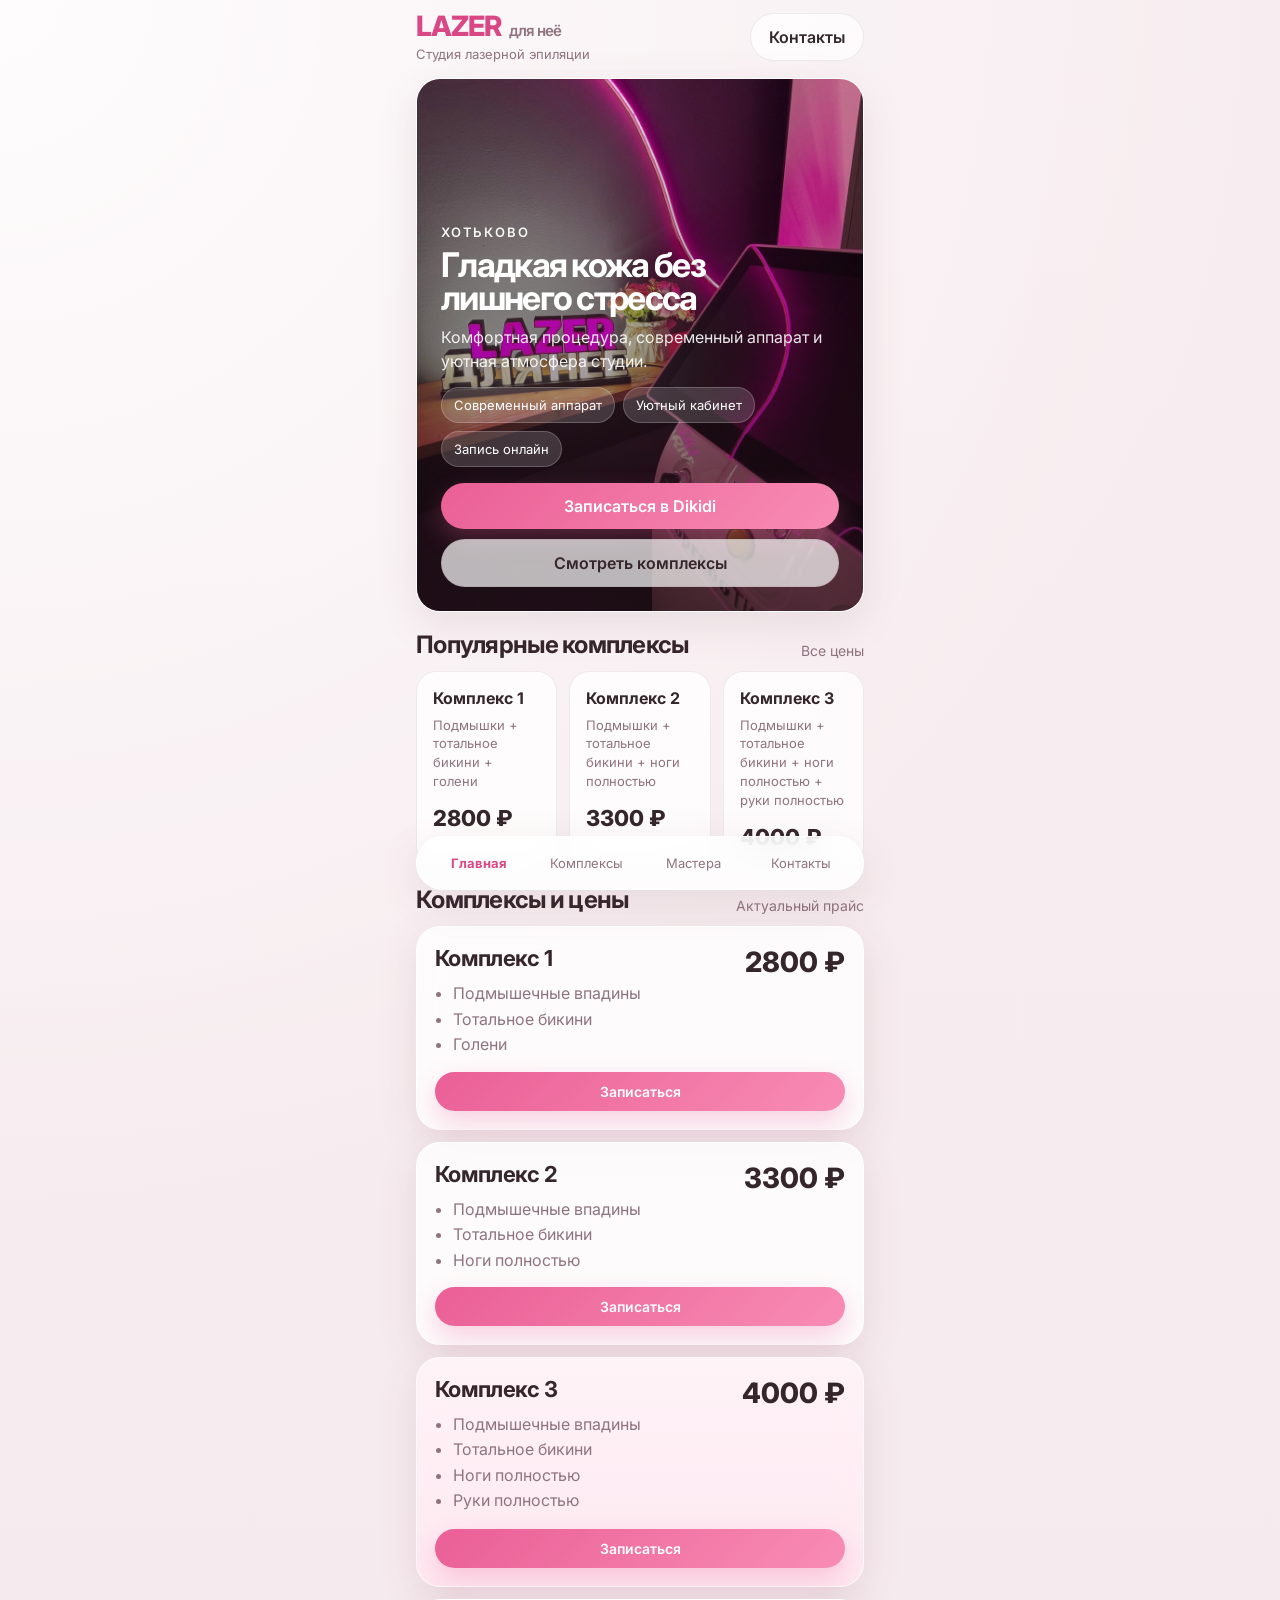
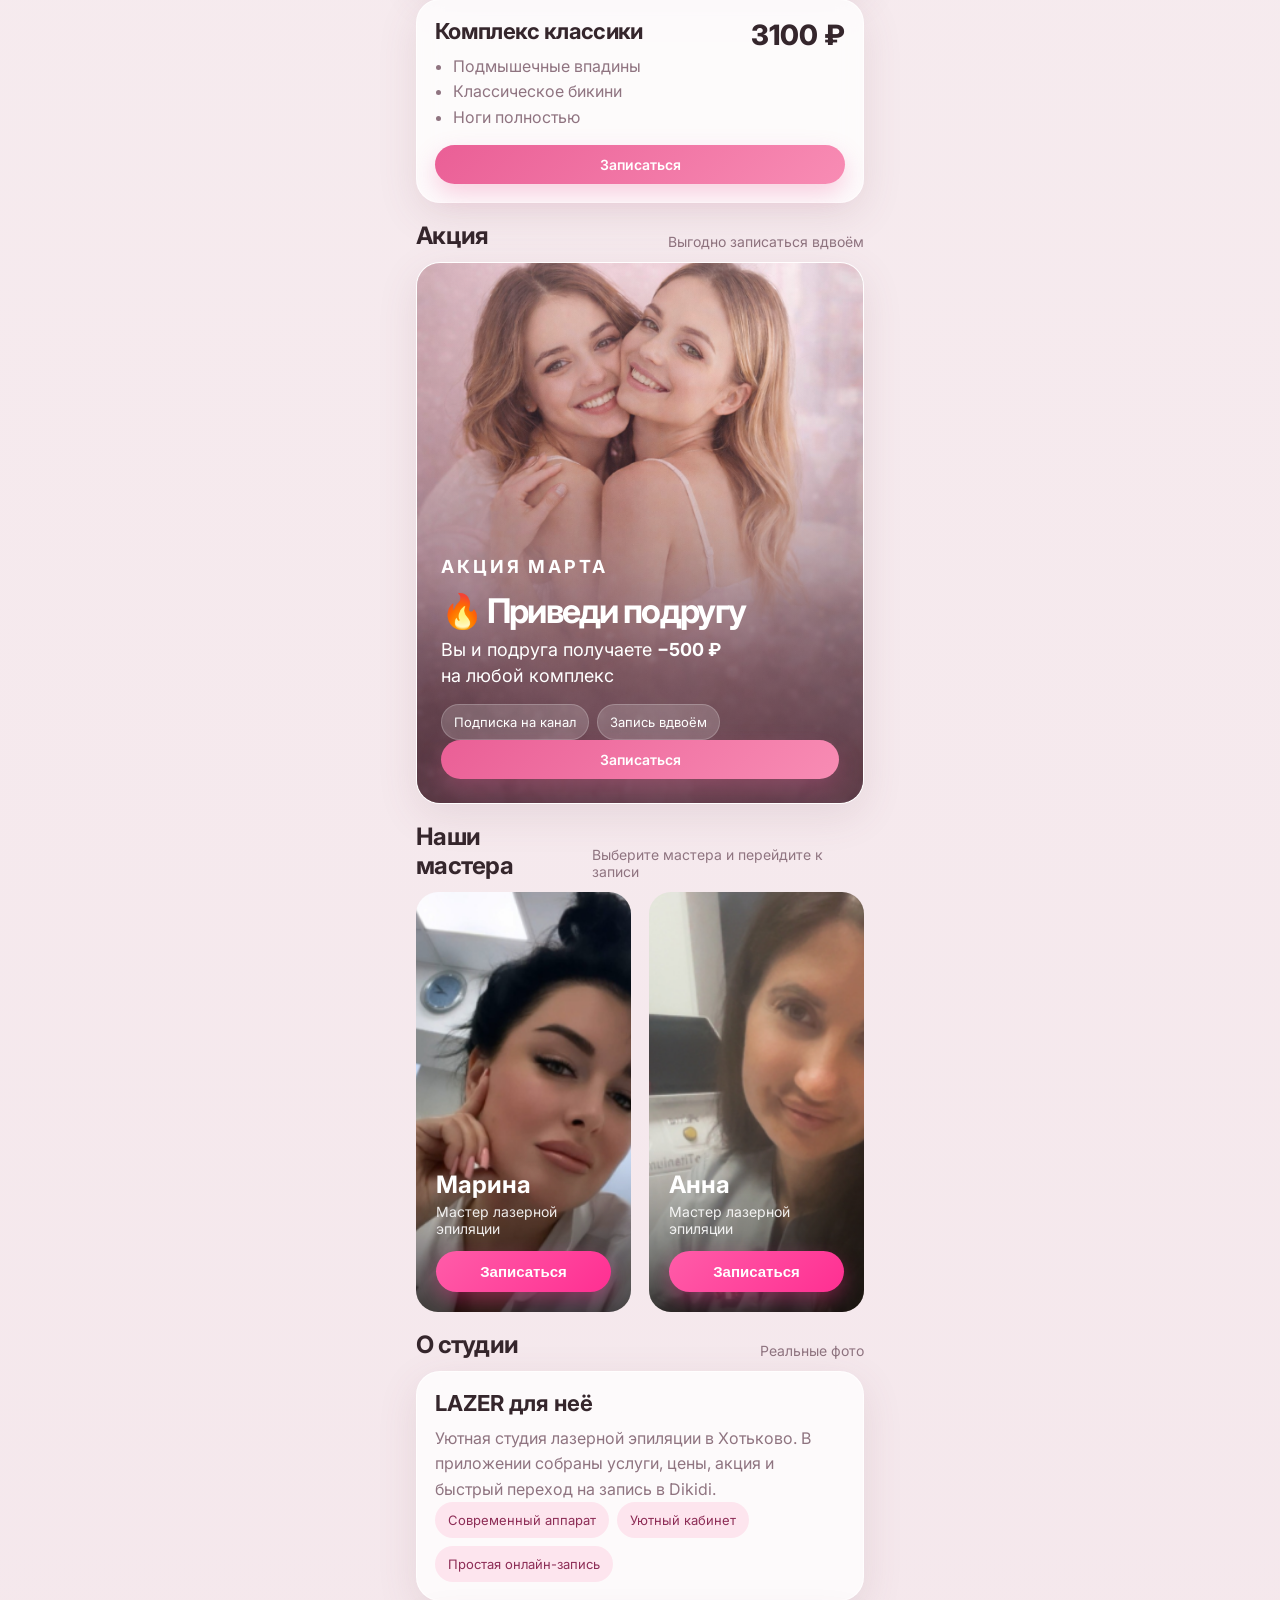
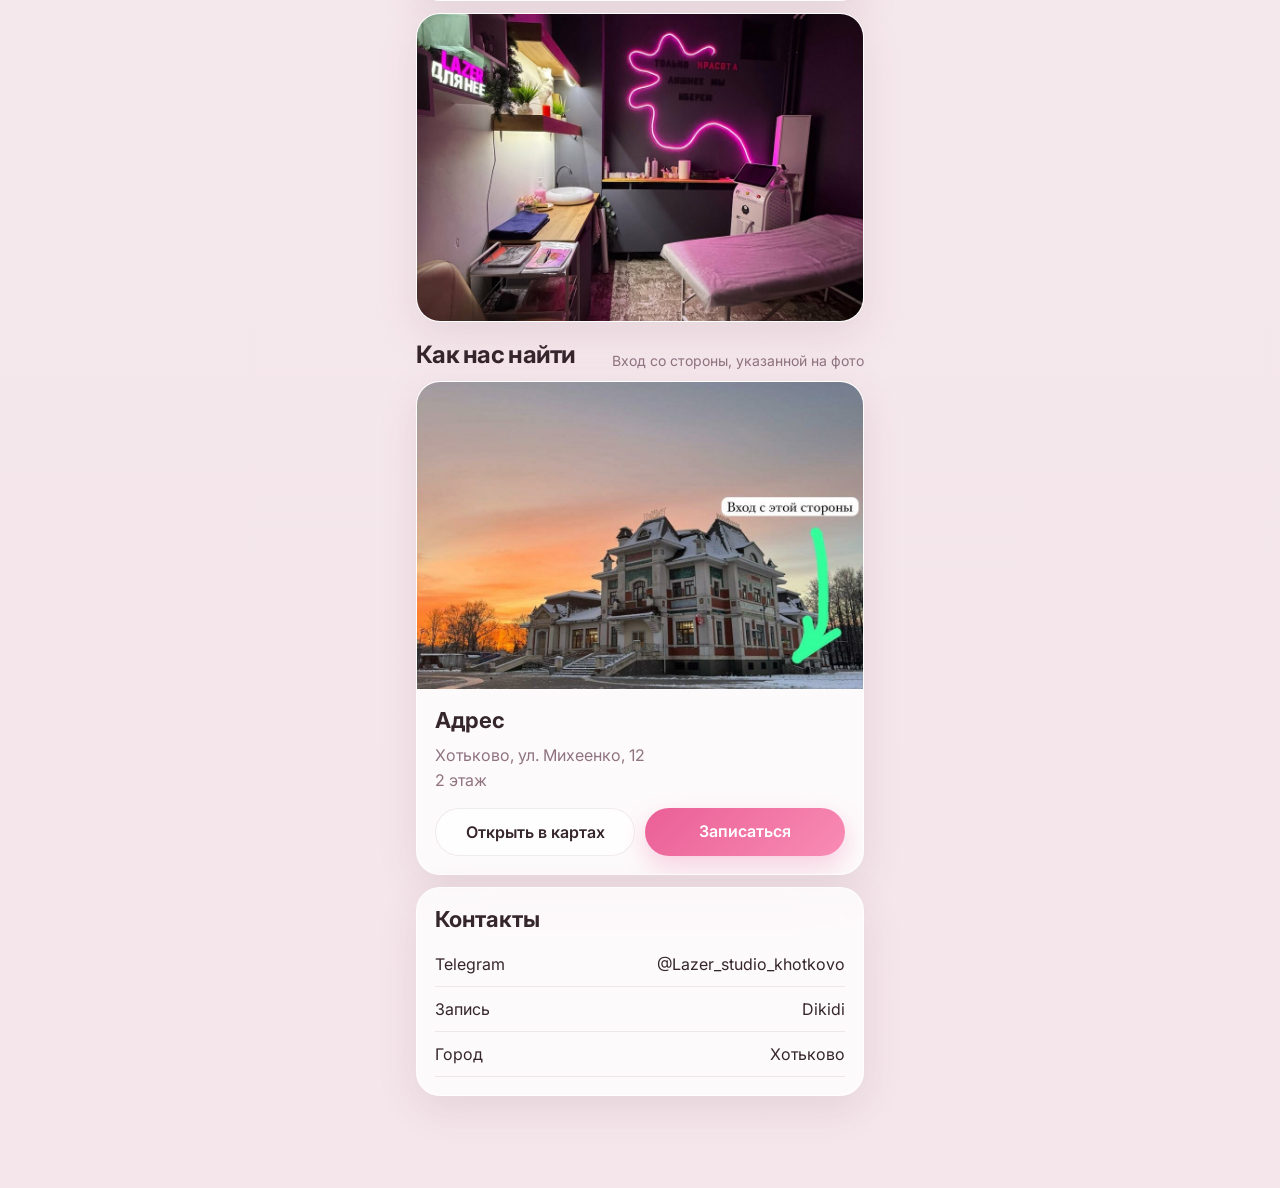
==== index.html @ e153b10b "Add files via upload" ====
<!doctype html>
<html lang="ru">
<head>
  <meta charset="UTF-8" />
  <meta name="viewport" content="width=device-width, initial-scale=1.0, viewport-fit=cover, user-scalable=no" />
  <title>LAZER для неё</title>
  <meta name="theme-color" content="#f6e9ee" />
  <meta name="apple-mobile-web-app-capable" content="yes" />
  <meta name="apple-mobile-web-app-status-bar-style" content="default" />
  <link rel="preconnect" href="https://fonts.googleapis.com">
  <link rel="preconnect" href="https://fonts.gstatic.com" crossorigin>
  <link href="https://fonts.googleapis.com/css2?family=Inter:wght@400;500;600;700;800&display=swap" rel="stylesheet">
  <link rel="stylesheet" href="styles.css" />
  <script src="https://telegram.org/js/telegram-web-app.js"></script>
</head>
<body>
  <div class="app-shell">
    <header class="topbar">
      <div>
        <div class="brand">LAZER <span>для неё</span></div>
        <div class="subtitle">Студия лазерной эпиляции</div>
      </div>
      <a class="ghost-btn" href="#contacts">Контакты</a>
    </header>

    <main class="content">
      <section class="hero card card-image" id="home">
        <img src="assets/cabinet.jpg" alt="Кабинет студии LAZER для неё" />
        <div class="overlay"></div>
        <div class="hero-content">
          <p class="eyebrow">Хотьково</p>
          <h1>Гладкая кожа без лишнего стресса</h1>
          <p class="lead">Комфортная процедура, современный аппарат и уютная атмосфера студии.</p>
          <div class="chips">
            <span>Современный аппарат</span>
            <span>Уютный кабинет</span>
            <span>Запись онлайн</span>
          </div>
          <div class="cta-row">
            <a class="primary-btn js-dikidi" href="https://dikidi.net/ru/profile/lazer_dlya_neyo_1432304" target="_blank" rel="noopener noreferrer">Записаться в Dikidi</a>
            <a class="secondary-btn" href="#packages">Смотреть комплексы</a>
          </div>
        </div>
      </section>

      <section class="section">
        <div class="section-head">
          <h2>Популярные комплексы</h2>
          <a href="#packages">Все цены</a>
        </div>
        <div class="mini-grid">
          <article class="mini-card">
            <div class="mini-title">Комплекс 1</div>
            <div class="mini-desc">Подмышки + тотальное бикини + голени</div>
            <div class="mini-price">2800 ₽</div>
          </article>
          <article class="mini-card">
            <div class="mini-title">Комплекс 2</div>
            <div class="mini-desc">Подмышки + тотальное бикини + ноги полностью</div>
            <div class="mini-price">3300 ₽</div>
          </article>
          <article class="mini-card">
            <div class="mini-title">Комплекс 3</div>
            <div class="mini-desc">Подмышки + тотальное бикини + ноги полностью + руки полностью</div>
            <div class="mini-price">4000 ₽</div>
          </article>
        </div>
      </section>

      <section class="section" id="packages">
        <div class="section-head">
          <h2>Комплексы и цены</h2>
          <span class="muted">Актуальный прайс</span>
        </div>

        <div class="package-list">
          <article class="package-card card">
            <div class="package-top">
              <div>
                <h3>Комплекс 1</h3>
                <ul>
                  <li>Подмышечные впадины</li>
                  <li>Тотальное бикини</li>
                  <li>Голени</li>
                </ul>
              </div>
              <div class="price">2800 ₽</div>
            </div>
            <a class="primary-btn small js-dikidi" href="https://dikidi.net/ru/profile/lazer_dlya_neyo_1432304" target="_blank" rel="noopener noreferrer">Записаться</a>
          </article>

          <article class="package-card card">
            <div class="package-top">
              <div>
                <h3>Комплекс 2</h3>
                <ul>
                  <li>Подмышечные впадины</li>
                  <li>Тотальное бикини</li>
                  <li>Ноги полностью</li>
                </ul>
              </div>
              <div class="price">3300 ₽</div>
            </div>
            <a class="primary-btn small js-dikidi" href="https://dikidi.net/ru/profile/lazer_dlya_neyo_1432304" target="_blank" rel="noopener noreferrer">Записаться</a>
          </article>

          <article class="package-card card accent">
            <div class="package-top">
              <div>
                <h3>Комплекс 3</h3>
                <ul>
                  <li>Подмышечные впадины</li>
                  <li>Тотальное бикини</li>
                  <li>Ноги полностью</li>
                  <li>Руки полностью</li>
                </ul>
              </div>
              <div class="price">4000 ₽</div>
            </div>
            <a class="primary-btn small js-dikidi" href="https://dikidi.net/ru/profile/lazer_dlya_neyo_1432304" target="_blank" rel="noopener noreferrer">Записаться</a>
          </article>

          <article class="package-card card">
            <div class="package-top">
              <div>
                <h3>Комплекс классики</h3>
                <ul>
                  <li>Подмышечные впадины</li>
                  <li>Классическое бикини</li>
                  <li>Ноги полностью</li>
                </ul>
              </div>
              <div class="price">3100 ₽</div>
            </div>
            <a class="primary-btn small js-dikidi" href="https://dikidi.net/ru/profile/lazer_dlya_neyo_1432304" target="_blank" rel="noopener noreferrer">Записаться</a>
          </article>
        </div>
      </section>

      <section class="section" id="promo">
        <div class="section-head">
          <h2>Акция</h2>
          <span class="muted">Выгодно записаться вдвоём</span>
        </div>
        <article class="card promo-hero">
          <img src="assets/promo-clean.png" alt="Две подруги" class="promo-image" />
          <div class="promo-gradient"></div>
          <div class="promo-copy">
            <p class="promo-kicker">АКЦИЯ МАРТА</p>
            <h3>🔥 Приведи подругу</h3>
            <p>Вы и подруга получаете <strong>−500 ₽</strong> на любой комплекс</p>
            <div class="promo-chips">
              <span>Подписка на канал</span>
              <span>Запись вдвоём</span>
            </div>
            <a class="primary-btn small js-dikidi" href="https://dikidi.net/ru/profile/lazer_dlya_neyo_1432304" target="_blank" rel="noopener noreferrer">Записаться</a>
          </div>
        </article>
      </section>

      
      <section class="section" id="masters">

<div class="section-head">
<h2>Наши мастера</h2>
<span class="muted">Выберите мастера и перейдите к записи</span>
</div>

<div class="masters-grid">

<div class="master-card">

<div class="master-photo">

<img src="assets/marina.png" alt="Марина">

<div class="master-overlay">

<h3>Марина</h3>
<p>Мастер лазерной эпиляции</p>

<button class="book-btn" onclick="bookMaster('marina')">
Записаться
</button>

</div>

</div>

</div>


<div class="master-card">

<div class="master-photo">

<img src="assets/anna.png" alt="Анна">

<div class="master-overlay">

<h3>Анна</h3>
<p>Мастер лазерной эпиляции</p>

<button class="book-btn" onclick="bookMaster('anna')">
Записаться
</button>

</div>

</div>

</div>


</div>

</section>


      <section class="section" id="about">
        <div class="section-head">
          <h2>О студии</h2>
          <span class="muted">Реальные фото</span>
        </div>
        <div class="story-grid">
          <article class="card story-text">
            <h3>LAZER для неё</h3>
            <p>Уютная студия лазерной эпиляции в Хотьково. В приложении собраны услуги, цены, акция и быстрый переход на запись в Dikidi.</p>
            <div class="fact-list">
              <span>Современный аппарат</span>
              <span>Уютный кабинет</span>
              <span>Простая онлайн-запись</span>
            </div>
          </article>
          <article class="card gallery-card">
            <img src="assets/logo-room.jpg" alt="Логотип и аппарат студии" />
          </article>
        </div>
      </section>

      <section class="section" id="contacts">
        <div class="section-head">
          <h2>Как нас найти</h2>
          <span class="muted">Вход со стороны, указанной на фото</span>
        </div>
        <div class="contact-grid">
          <article class="card location-card">
            <img src="assets/building.jpg" alt="Здание, где находится студия" />
            <div class="location-body">
              <h3>Адрес</h3>
              <p>Хотьково, ул. Михеенко, 12<br>2 этаж</p>
              <div class="contact-actions">
                <a class="secondary-btn js-map" target="_blank" rel="noopener noreferrer" href="https://yandex.ru/maps/?text=%D0%A5%D0%BE%D1%82%D1%8C%D0%BA%D0%BE%D0%B2%D0%BE%2C%20%D0%9C%D0%B8%D1%85%D0%B5%D0%B5%D0%BD%D0%BA%D0%BE%2012">Открыть в картах</a>
                <a class="primary-btn js-dikidi" target="_blank" rel="noopener noreferrer" href="https://dikidi.net/ru/profile/lazer_dlya_neyo_1432304">Записаться</a>
              </div>
            </div>
          </article>

          <article class="card info-card">
            <h3>Контакты</h3>
            <div class="info-row">
              <span>Telegram</span>
              <a class="js-telegram-link" target="_blank" rel="noopener noreferrer" href="https://t.me/Lazer_studio_khotkovo">@Lazer_studio_khotkovo</a>
            </div>
            <div class="info-row">
              <span>Запись</span>
              <a class="js-dikidi" target="_blank" rel="noopener noreferrer" href="https://dikidi.net/ru/profile/lazer_dlya_neyo_1432304">Dikidi</a>
            </div>
            <div class="info-row">
              <span>Город</span>
              <span>Хотьково</span>
            </div>
            <p class="note"></p>
          </article>
        </div>
      </section>
    </main>

    <nav class="bottom-nav">
      <a href="#home">Главная</a>
      <a href="#packages">Комплексы</a>
      <a href="#masters">Мастера</a>
      <a href="#contacts">Контакты</a>
    </nav>
  </div>

  <script src="app.js"></script>
</body>
</html>
---- styles.css ----
:root {
  --bg: #f8eff2;
  --surface: rgba(255,255,255,.78);
  --text: #35262c;
  --muted: #8f7480;
  --accent: #ea5f96;
  --accent-strong: #d94884;
  --line: rgba(91, 44, 63, 0.09);
  --shadow: 0 12px 40px rgba(121, 74, 93, 0.12);
  --radius: 24px;
}
* { box-sizing: border-box; -webkit-tap-highlight-color: transparent; }
html { scroll-behavior: smooth; }
body {
  margin: 0;
  font-family: Inter, system-ui, sans-serif;
  background:
    radial-gradient(circle at top left, rgba(255,255,255,.85), transparent 28%),
    linear-gradient(180deg, #f7edf0 0%, #f4e6eb 100%);
  color: var(--text);
}
a { color: inherit; text-decoration: none; }
img { display: block; width: 100%; }
.app-shell { max-width: 480px; min-height: 100vh; margin: 0 auto; padding: calc(12px + env(safe-area-inset-top)) 16px calc(92px + env(safe-area-inset-bottom)); }
.topbar { display: flex; align-items: center; justify-content: space-between; gap: 16px; margin-bottom: 16px; }
.brand { font-size: 28px; font-weight: 800; line-height: 1; letter-spacing: -.04em; color: var(--accent-strong); }
.brand span { font-size: 15px; font-weight: 600; color: var(--muted); margin-left: 4px; }
.subtitle { font-size: 13px; color: var(--muted); margin-top: 6px; }
.ghost-btn,.secondary-btn,.primary-btn { border-radius: 999px; padding: 13px 18px; font-weight: 600; text-align: center; transition: transform .2s ease, opacity .2s ease, background .2s ease; }
.ghost-btn:active,.secondary-btn:active,.primary-btn:active { transform: scale(.98); }
.ghost-btn,.secondary-btn { background: rgba(255,255,255,.7); border: 1px solid var(--line); color: var(--text); }
.primary-btn { background: linear-gradient(135deg, var(--accent), #f88cb4); color: white; box-shadow: 0 10px 24px rgba(233,95,150,.28); }
.primary-btn.small,.secondary-btn.small { padding: 11px 16px; font-size: 14px; }
.content { display: grid; gap: 18px; }
.section { display: grid; gap: 12px; }
.section-head { display: flex; justify-content: space-between; align-items: end; gap: 16px; }
.section-head h2 { margin: 0; font-size: 24px; letter-spacing: -.03em; }
.section-head a,.muted { color: var(--muted); font-size: 14px; }
.card { background: var(--surface); backdrop-filter: blur(12px); border: 1px solid rgba(255,255,255,.7); border-radius: var(--radius); box-shadow: var(--shadow); }
.card-image { position: relative; overflow: hidden; min-height: 390px; }
.card-image > img { position: absolute; inset: 0; height: 100%; object-fit: cover; }
.overlay { position: absolute; inset: 0; background: linear-gradient(180deg, rgba(20,10,18,.08) 0%, rgba(33,15,24,.68) 100%); }
.hero-content { position: relative; z-index: 1; color: white; padding: 145px 24px 24px; }
.eyebrow { margin: 0 0 8px; font-size: 13px; font-weight: 600; text-transform: uppercase; letter-spacing: .14em; opacity: .95; }
.hero h1 { margin: 0 0 10px; font-size: 34px; line-height: .98; letter-spacing: -.05em; }
.lead { margin: 0 0 14px; line-height: 1.5; color: rgba(255,255,255,.9); }
.chips,.fact-list,.promo-chips { display: flex; flex-wrap: wrap; gap: 8px; }
.chips span,.fact-list span,.promo-chips span { background: rgba(255,255,255,.16); border: 1px solid rgba(255,255,255,.2); color: white; border-radius: 999px; padding: 9px 12px; font-size: 13px; }
.fact-list span { background: #fde5ee; color: #8d2d56; border-color: transparent; }
.promo-chips span { background: rgba(255,255,255,.18); }
.cta-row { display: grid; grid-template-columns: 1fr; gap: 10px; margin-top: 16px; }
.mini-grid,.package-list,.story-grid,.contact-grid { display: grid; gap: 12px; }
.mini-grid { grid-template-columns: repeat(3, 1fr); }
.mini-card { background: rgba(255,255,255,.78); border: 1px solid var(--line); border-radius: 20px; padding: 16px; min-height: 146px; }
.mini-title { font-weight: 700; margin-bottom: 8px; }
.mini-desc { font-size: 13px; color: var(--muted); line-height: 1.45; }
.mini-price { margin-top: 14px; font-size: 22px; font-weight: 800; }
.package-card { padding: 18px; display: grid; gap: 14px; }
.package-top { display: flex; justify-content: space-between; gap: 14px; }
.package-card h3 { margin: 0 0 10px; font-size: 22px; letter-spacing: -.03em; }
.package-card ul { margin: 0; padding-left: 18px; color: var(--muted); line-height: 1.6; }
.price { font-size: 28px; font-weight: 800; white-space: nowrap; }
.accent { background: linear-gradient(180deg, rgba(255,244,248,.9), rgba(255,232,240,.9)); }
.promo-hero { position: relative; overflow: hidden; min-height: 540px; }
.promo-image { position: absolute; inset: 0; height: 100%; object-fit: cover; }
.promo-gradient { position: absolute; inset: 0; background: linear-gradient(180deg, rgba(252,234,242,.16) 0%, rgba(121,77,95,.15) 34%, rgba(76,44,57,.78) 100%); }
.promo-copy {
  position: relative; z-index: 1; min-height: 540px; display: flex; flex-direction: column; justify-content: flex-end;
  color: #fff; padding: 24px;
}
.promo-kicker { margin: 0 0 10px; font-size: 14px; font-weight: 700; letter-spacing: .16em; text-transform: uppercase; }
.promo-copy h3 { margin: 0 0 10px; font-size: 34px; line-height: .98; letter-spacing: -.05em; }
.promo-copy p { margin: 0 0 14px; font-size: 18px; line-height: 1.45; max-width: 280px; }
.masters-grid { display: grid; grid-template-columns: 1fr 1fr; gap: 12px; }
.master-card { overflow: hidden; }
.master-card img { aspect-ratio: 1 / 1; object-fit: cover; }
.master-body { padding: 16px; display: grid; gap: 8px; }
.master-name { font-size: 22px; font-weight: 700; }
.story-text,.info-card { padding: 18px; }
.story-text h3,.location-body h3,.info-card h3 { margin: 0 0 10px; font-size: 22px; }
.story-text p,.info-card p,.location-body p,.master-role { color: var(--muted); line-height: 1.6; margin: 0; }
.gallery-card,.location-card { overflow: hidden; }
.gallery-card img,.location-card img { aspect-ratio: 16 / 11; object-fit: cover; }
.location-body { padding: 18px; }
.contact-actions { display: grid; grid-template-columns: 1fr 1fr; gap: 10px; margin-top: 14px; }
.info-row { display: flex; justify-content: space-between; gap: 12px; padding: 12px 0; border-bottom: 1px solid var(--line); }
.note { font-size: 14px; }
.bottom-nav {
  position: fixed; left: 50%; transform: translateX(-50%); bottom: calc(10px + env(safe-area-inset-bottom)); width: min(448px, calc(100vw - 20px));
  background: rgba(255,255,255,.82); backdrop-filter: blur(14px); border: 1px solid rgba(255,255,255,.8); box-shadow: var(--shadow);
  border-radius: 999px; display: grid; grid-template-columns: repeat(4, 1fr); padding: 8px; z-index: 20;
}
.bottom-nav a { text-align: center; padding: 10px 8px; font-size: 13px; color: var(--muted); }
.bottom-nav a.active { color: var(--accent-strong); font-weight: 700; }
@media (max-width: 420px) {
  .mini-grid, .masters-grid, .contact-actions { grid-template-columns: 1fr; }
  .package-top, .section-head, .topbar { flex-direction: column; align-items: start; }
  .price { font-size: 24px; }
  .hero-content { padding-top: 132px; }
  .promo-hero, .promo-copy { min-height: 500px; }
  .promo-copy h3 { font-size: 30px; }
  .promo-copy p { font-size: 17px; }
}


/* ===== Мастера — премиальный блок ===== */
.masters-grid{
  display:grid;
  grid-template-columns:1fr;
  gap:18px;
}

.premium-master-card{
  padding:0;
  overflow:hidden;
  border-radius:24px;
  background:#fff;
  box-shadow:0 10px 30px rgba(0,0,0,0.08);
}

.master-photo-wrap{
  position:relative;
  border-radius:24px;
  overflow:hidden;
  min-height:420px;
  background:#f3e6eb;
}

.master-photo-img{
  width:100%;
  height:100%;
  object-fit:cover;
  display:block;
}

.master-photo-overlay{
  position:absolute;
  inset:0;
  background:
    linear-gradient(
      to top,
      rgba(24, 10, 18, 0.68) 0%,
      rgba(24, 10, 18, 0.28) 38%,
      rgba(24, 10, 18, 0.04) 68%,
      rgba(24, 10, 18, 0.00) 100%
    );
}

.master-badge{
  position:absolute;
  top:14px;
  left:14px;
  z-index:2;
  padding:8px 12px;
  border-radius:999px;
  font-size:13px;
  font-weight:600;
  color:#7a3457;
  background:rgba(255,255,255,0.88);
  backdrop-filter:blur(8px);
  -webkit-backdrop-filter:blur(8px);
  box-shadow:0 4px 14px rgba(0,0,0,0.08);
}

.master-photo-content{
  position:absolute;
  left:0;
  right:0;
  bottom:0;
  z-index:2;
  padding:18px;
  display:flex;
  flex-direction:column;
  gap:14px;
}

.master-photo-text h3{
  margin:0 0 6px;
  color:#fff;
  font-size:26px;
  line-height:1.1;
  font-weight:700;
}

.master-photo-text p{
  margin:0;
  color:rgba(255,255,255,0.92);
  font-size:15px;
  line-height:1.4;
}

.master-book-btn{
  width:100%;
  border:none;
  border-radius:999px;
  padding:15px 18px;
  font-size:16px;
  font-weight:700;
  color:#fff;
  background:linear-gradient(135deg, #ff5ca8 0%, #ff3b95 100%);
  box-shadow:0 10px 24px rgba(255, 76, 150, 0.35);
  cursor:pointer;
  transition:transform .18s ease, box-shadow .18s ease, opacity .18s ease;
}

.master-book-btn:hover{
  transform:translateY(-1px);
  box-shadow:0 14px 28px rgba(255, 76, 150, 0.42);
}

.master-book-btn:active{
  transform:translateY(0);
  opacity:.96;
}

@media (min-width: 760px){
  .masters-grid{
    grid-template-columns:1fr 1fr;
  }

  .master-photo-wrap{
    min-height:460px;
  }
}
/* Мастера */

.masters-grid{
display:grid;
grid-template-columns:1fr 1fr;
gap:18px;
}

.master-photo{
position:relative;
border-radius:22px;
overflow:hidden;
}

.master-photo img{
width:100%;
height:420px;
object-fit:cover;
display:block;
}

.master-overlay{
position:absolute;
bottom:0;
left:0;
right:0;

padding:20px;

background:linear-gradient(
to top,
rgba(0,0,0,0.65),
rgba(0,0,0,0.25),
transparent
);

color:white;
}

.master-overlay h3{
margin:0;
font-size:24px;
font-weight:700;
}

.master-overlay p{
margin:4px 0 14px;
font-size:14px;
opacity:0.9;
}

.book-btn{

width:100%;

border:none;
border-radius:30px;

padding:12px;

background:linear-gradient(135deg,#ff5ca8,#ff2f92);

color:white;
font-size:15px;
font-weight:600;

cursor:pointer;

box-shadow:0 8px 20px rgba(255,50,150,0.35);

}
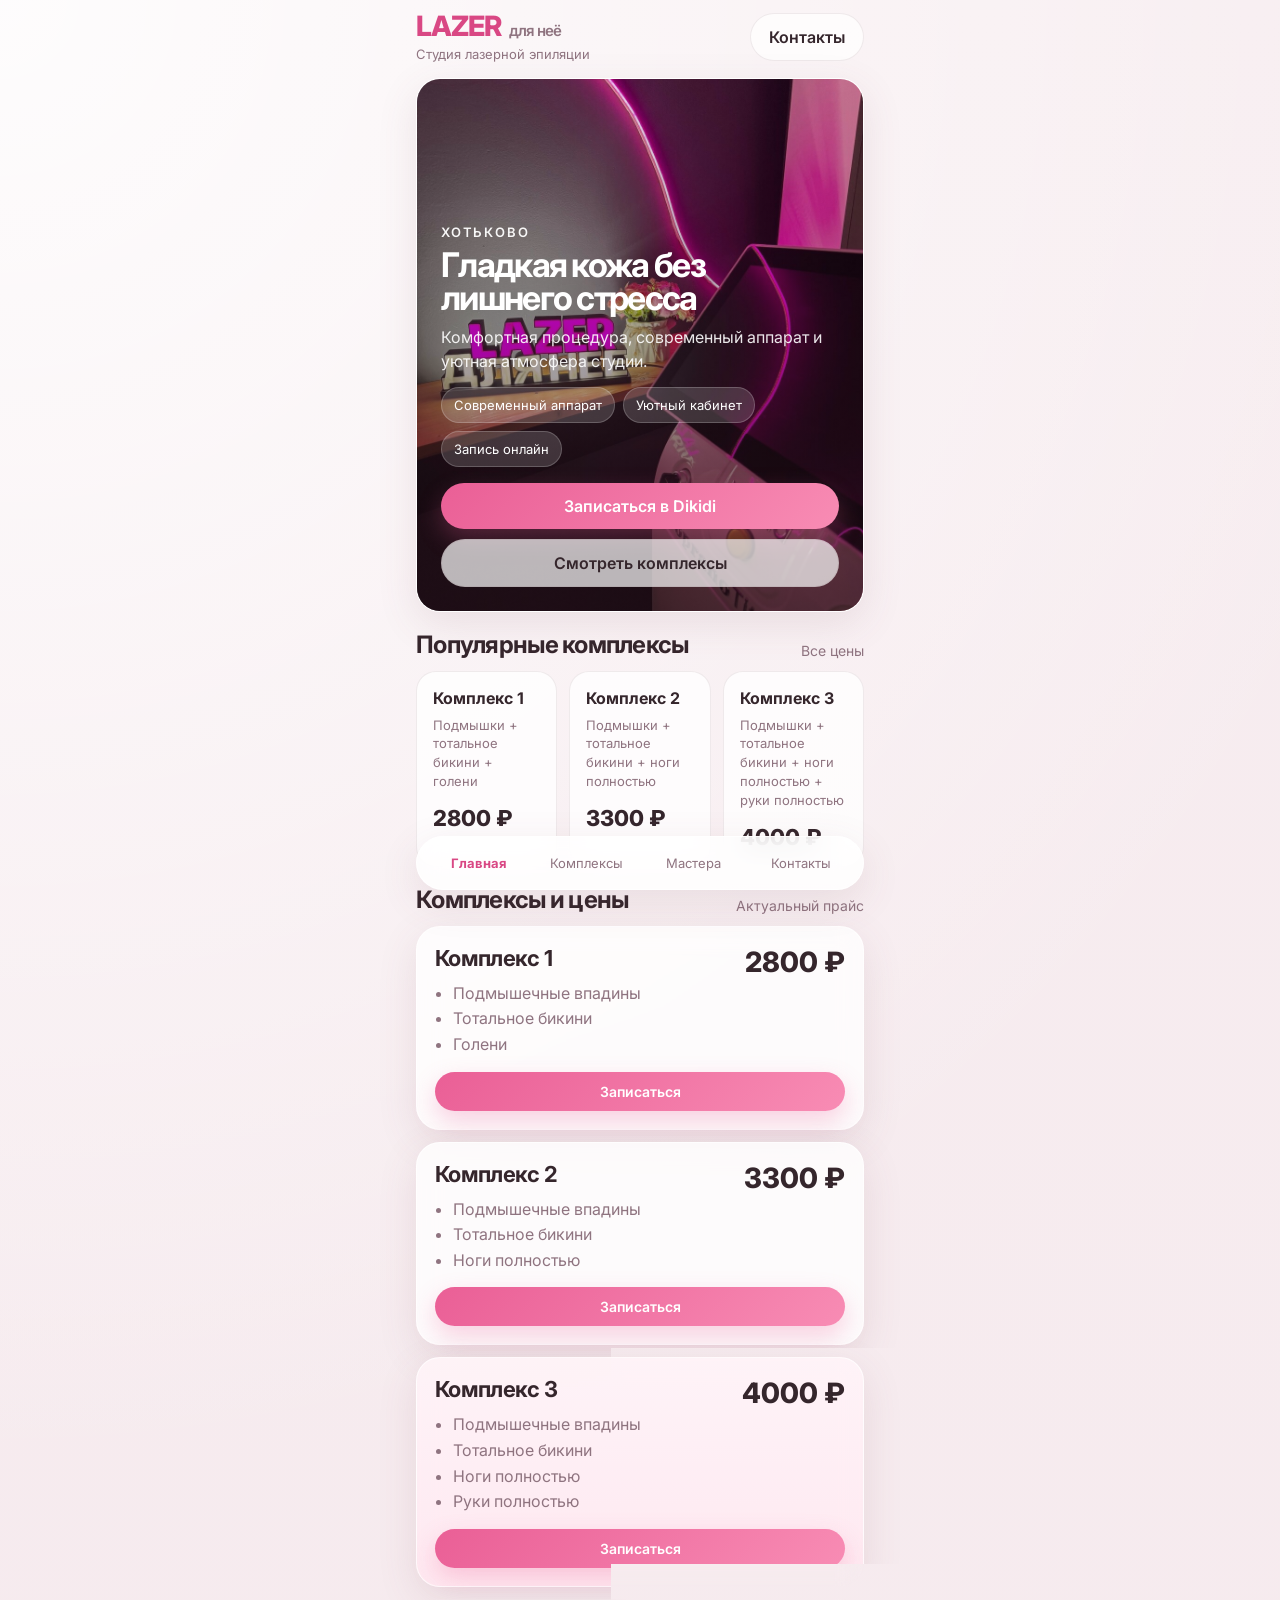
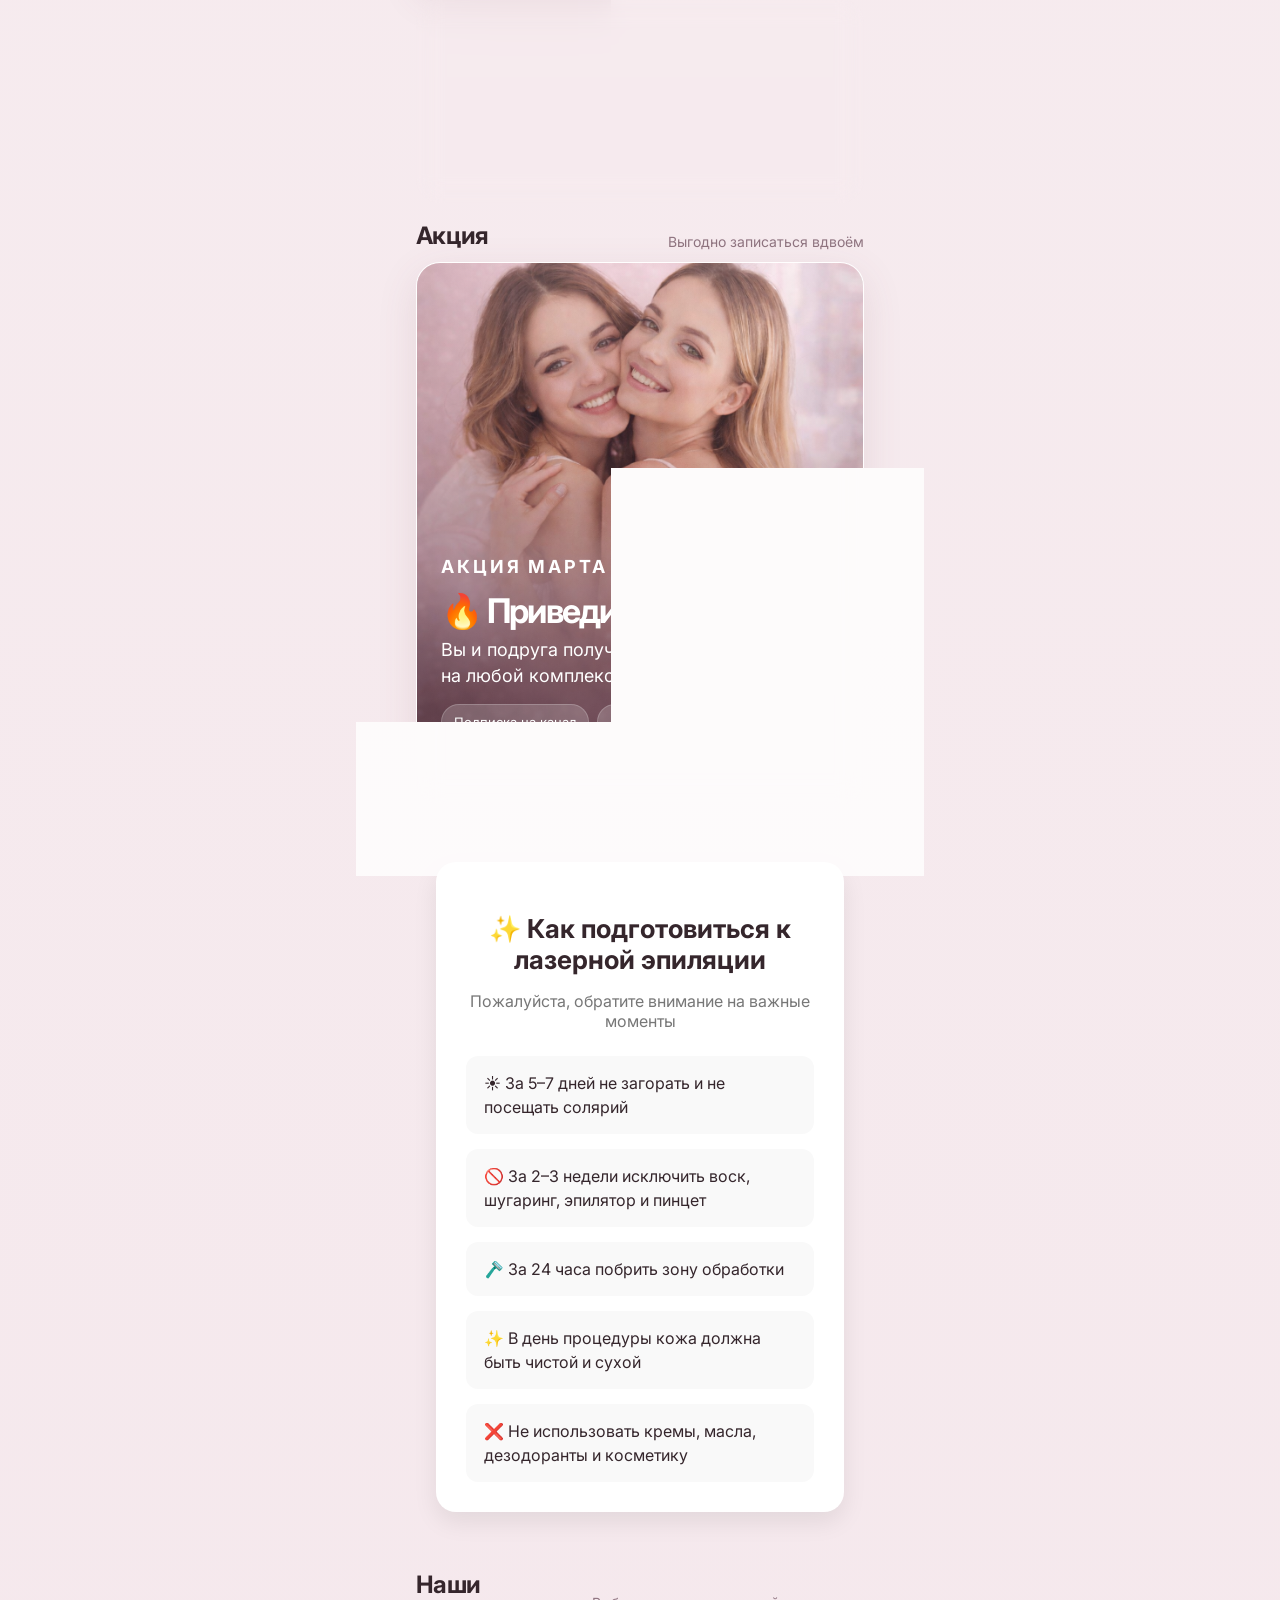
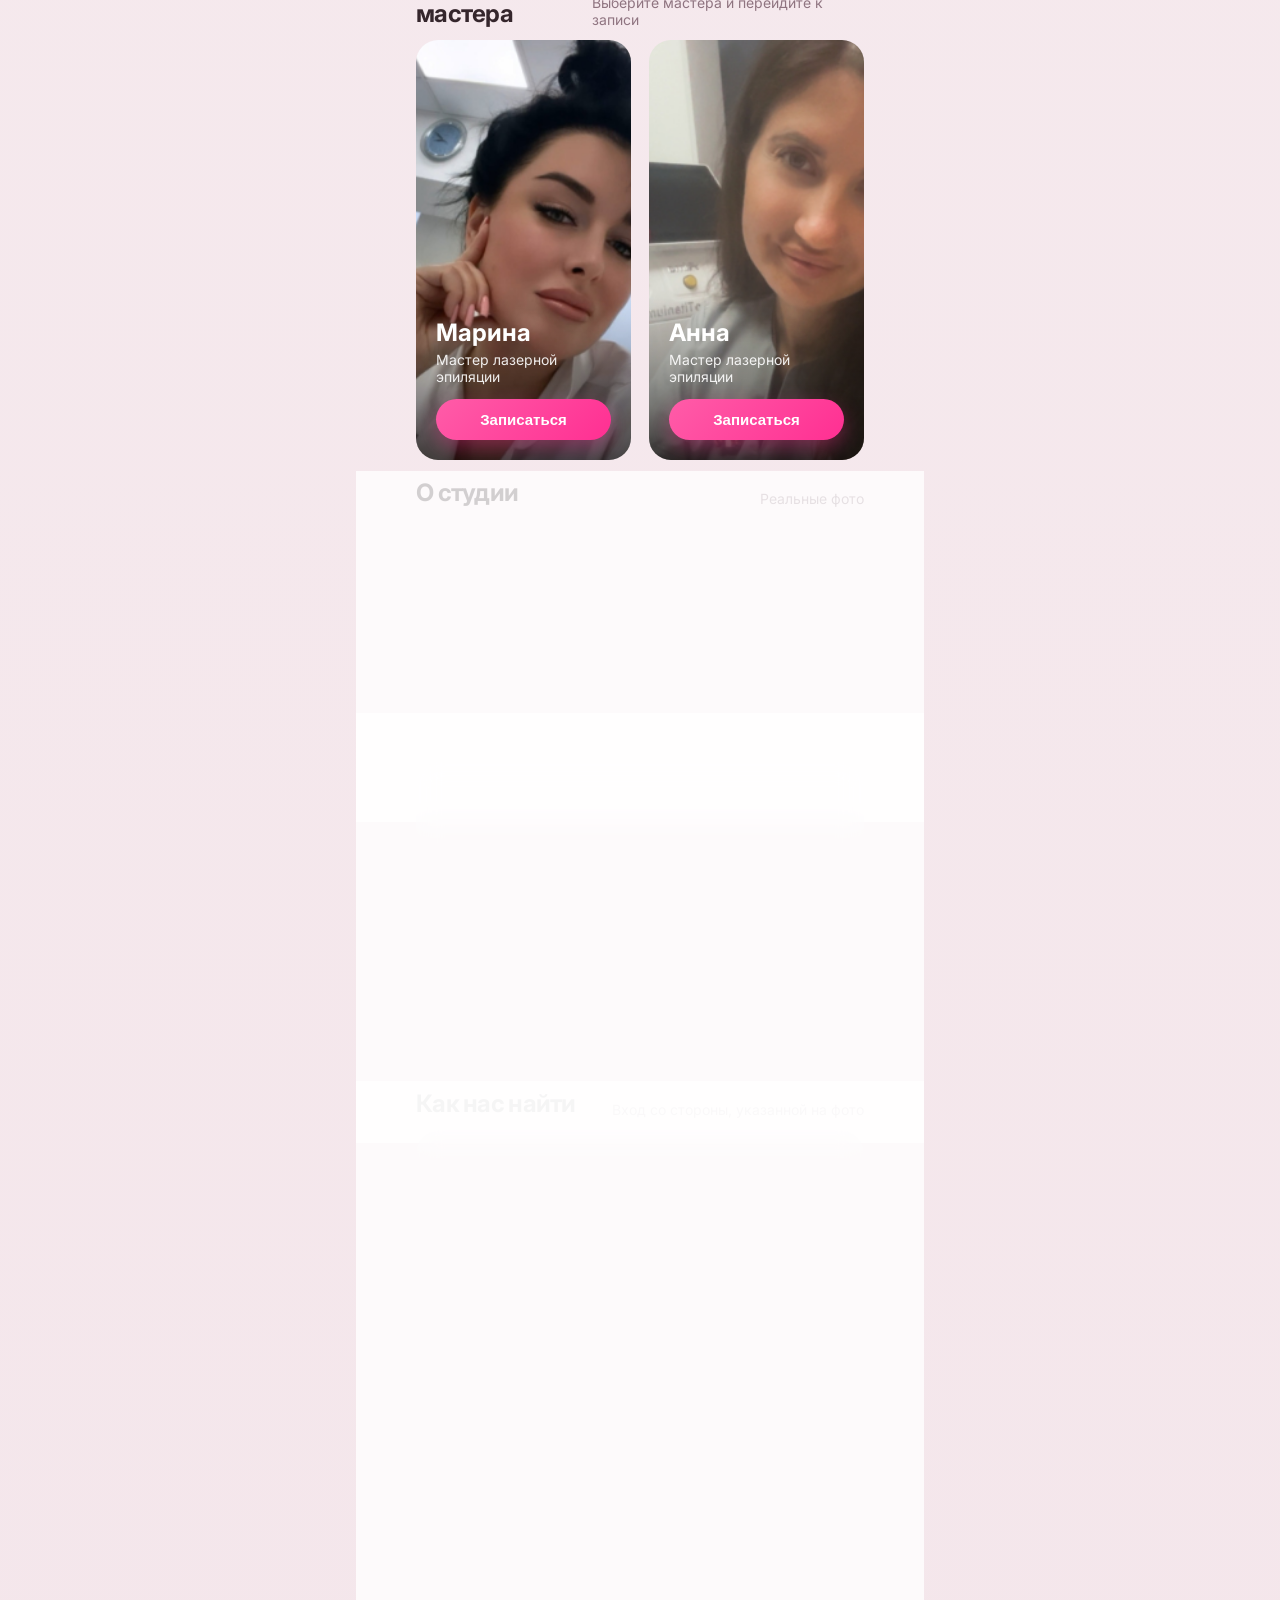
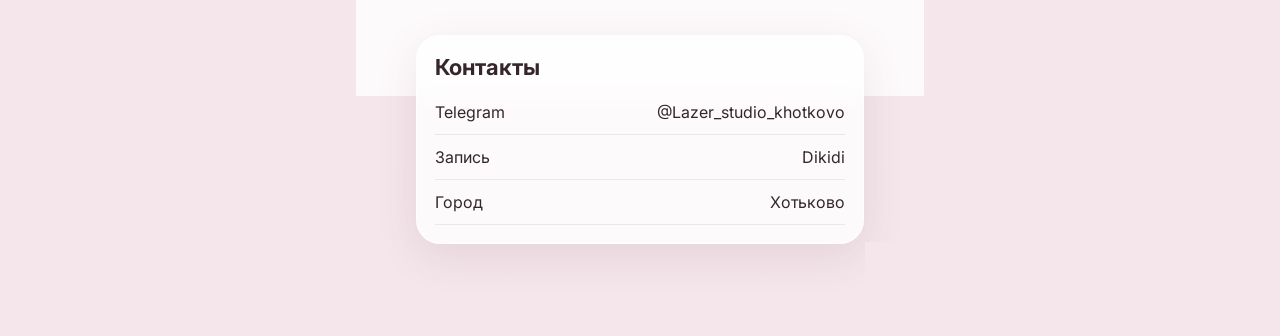
==== commit bcba3b61: "Add files via upload" ====
--- a/index.html
+++ b/index.html
@@ -158,6 +158,33 @@
         </article>
       </section>
 
+<section class="prep-section">
+  <h2>✨ Как подготовиться к лазерной эпиляции</h2>
+  <p class="prep-sub">Пожалуйста, обратите внимание на важные моменты</p>
+
+  <div class="prep-list">
+    <div class="prep-item">
+      ☀️ За 5–7 дней не загорать и не посещать солярий
+    </div>
+
+    <div class="prep-item">
+      🚫 За 2–3 недели исключить воск, шугаринг, эпилятор и пинцет
+    </div>
+
+    <div class="prep-item">
+      🪒 За 24 часа побрить зону обработки
+    </div>
+
+    <div class="prep-item">
+      ✨ В день процедуры кожа должна быть чистой и сухой
+    </div>
+
+    <div class="prep-item">
+      ❌ Не использовать кремы, масла, дезодоранты и косметику
+    </div>
+  </div>
+</section>
+
       
       <section class="section" id="masters">
 
--- a/styles.css
+++ b/styles.css
@@ -293,3 +293,36 @@
 box-shadow:0 8px 20px rgba(255,50,150,0.35);
 
 }
+
+.prep-section {
+    background: #fff;
+    border-radius: 20px;
+    padding: 30px;
+    margin: 40px 20px;
+    box-shadow: 0 10px 25px rgba(0,0,0,0.08);
+}
+
+.prep-section h2 {
+    text-align: center;
+    font-size: 26px;
+    margin-bottom: 10px;
+}
+
+.prep-sub {
+    text-align: center;
+    color: #777;
+    margin-bottom: 25px;
+}
+
+.prep-list {
+    display: grid;
+    gap: 15px;
+}
+
+.prep-item {
+    background: #f9f9f9;
+    padding: 15px 18px;
+    border-radius: 12px;
+    font-size: 16px;
+    line-height: 1.5;
+}
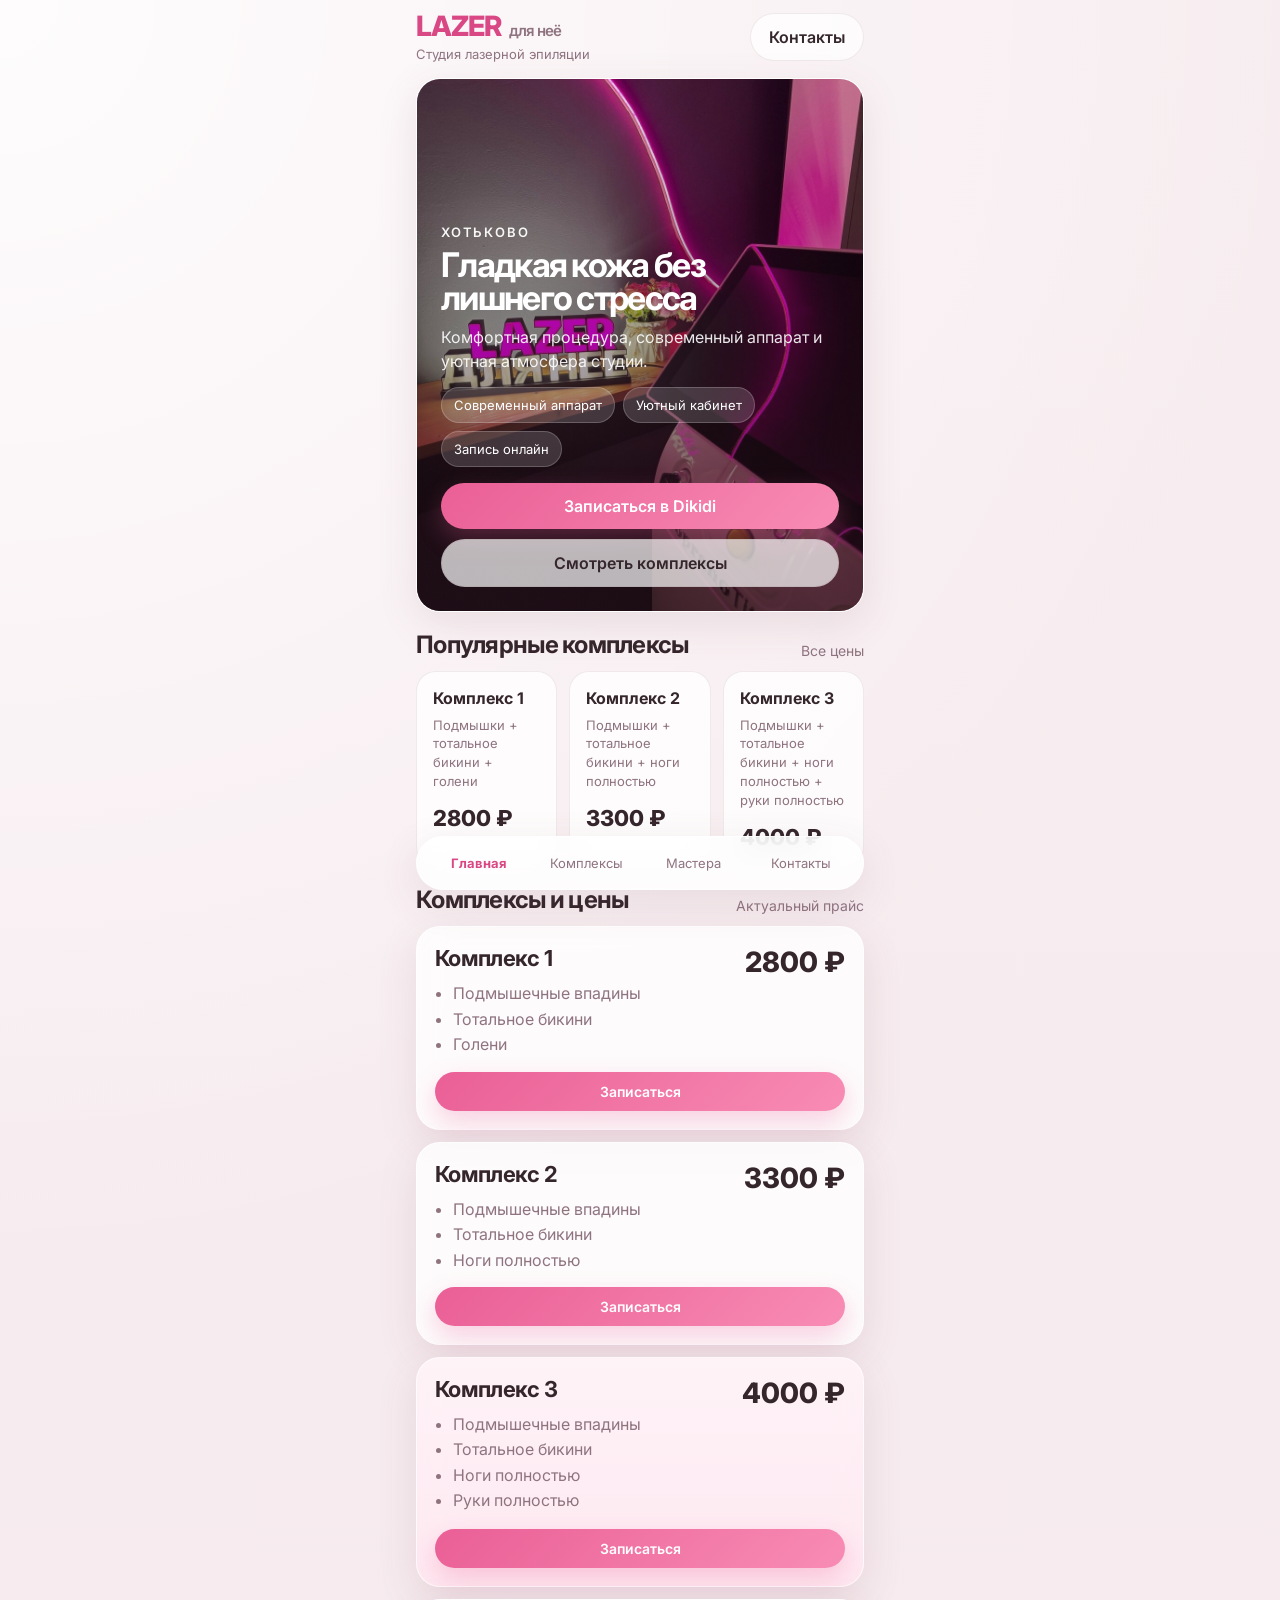
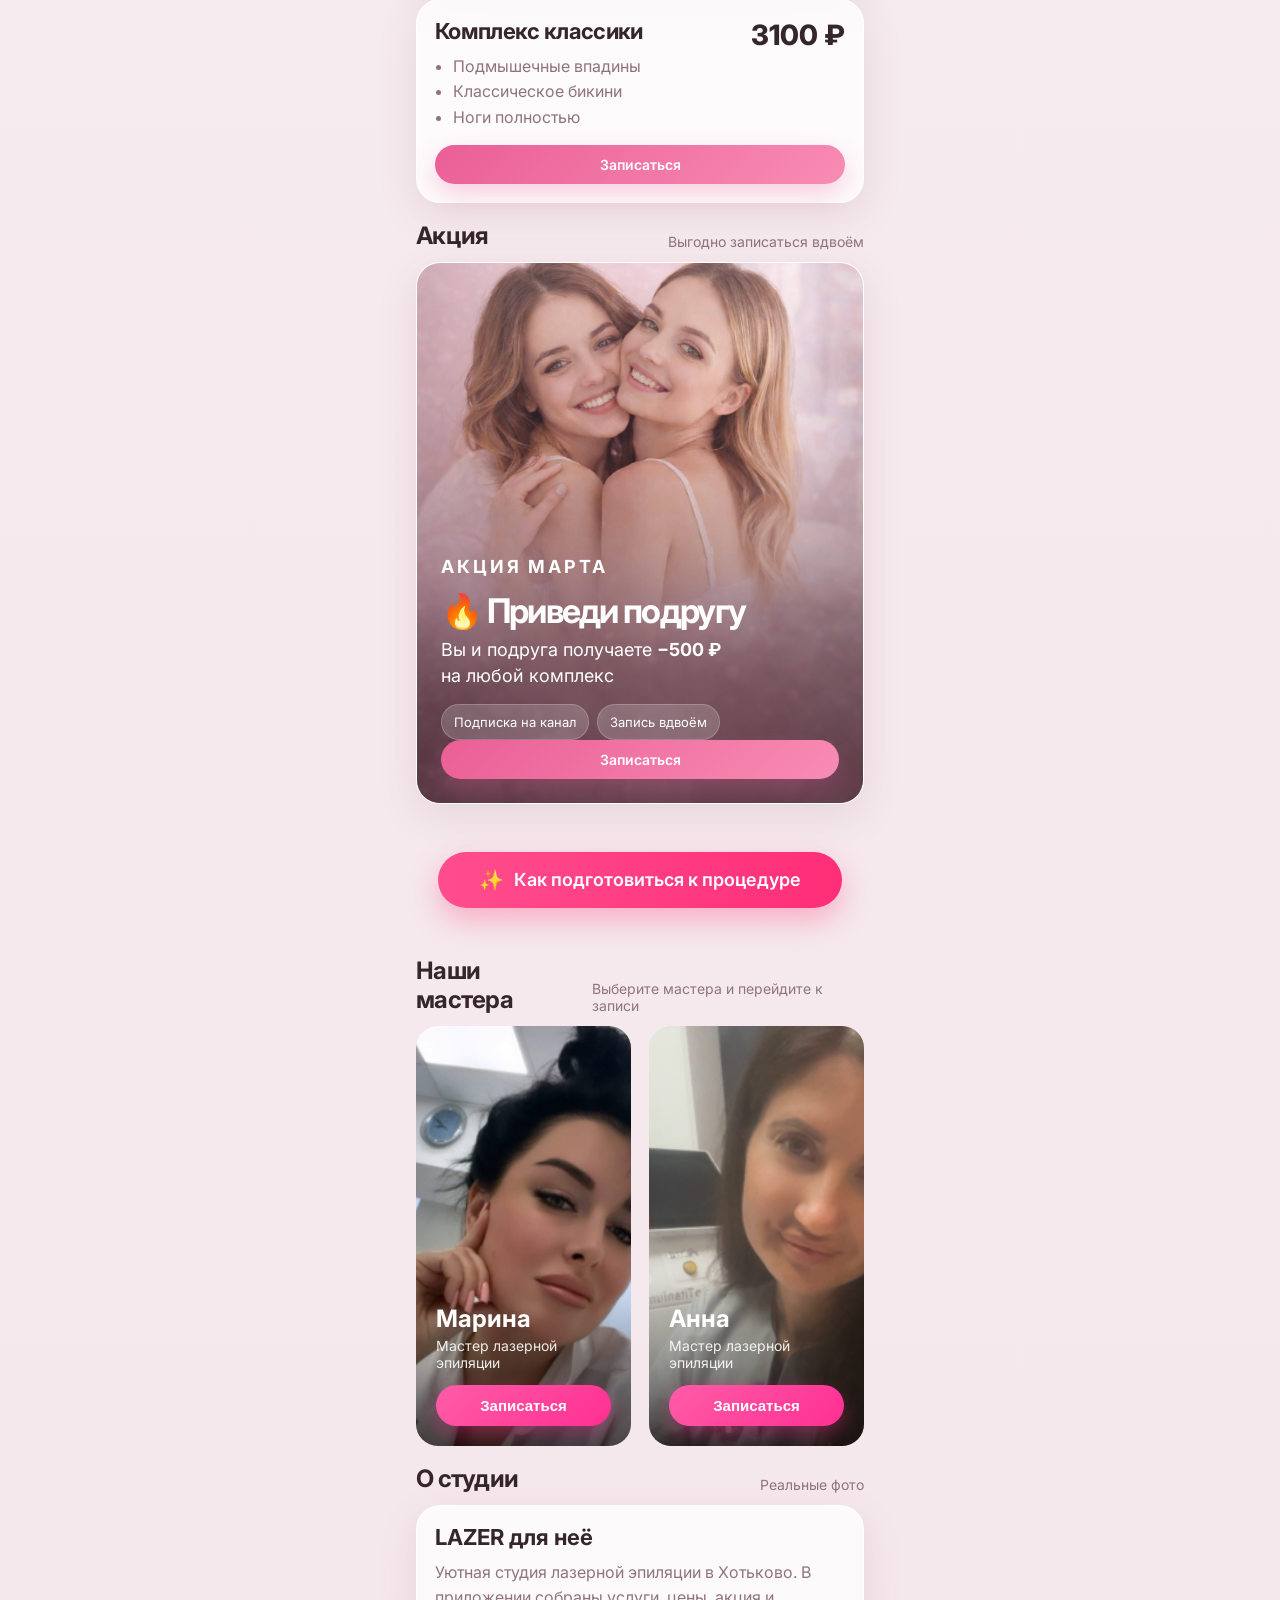
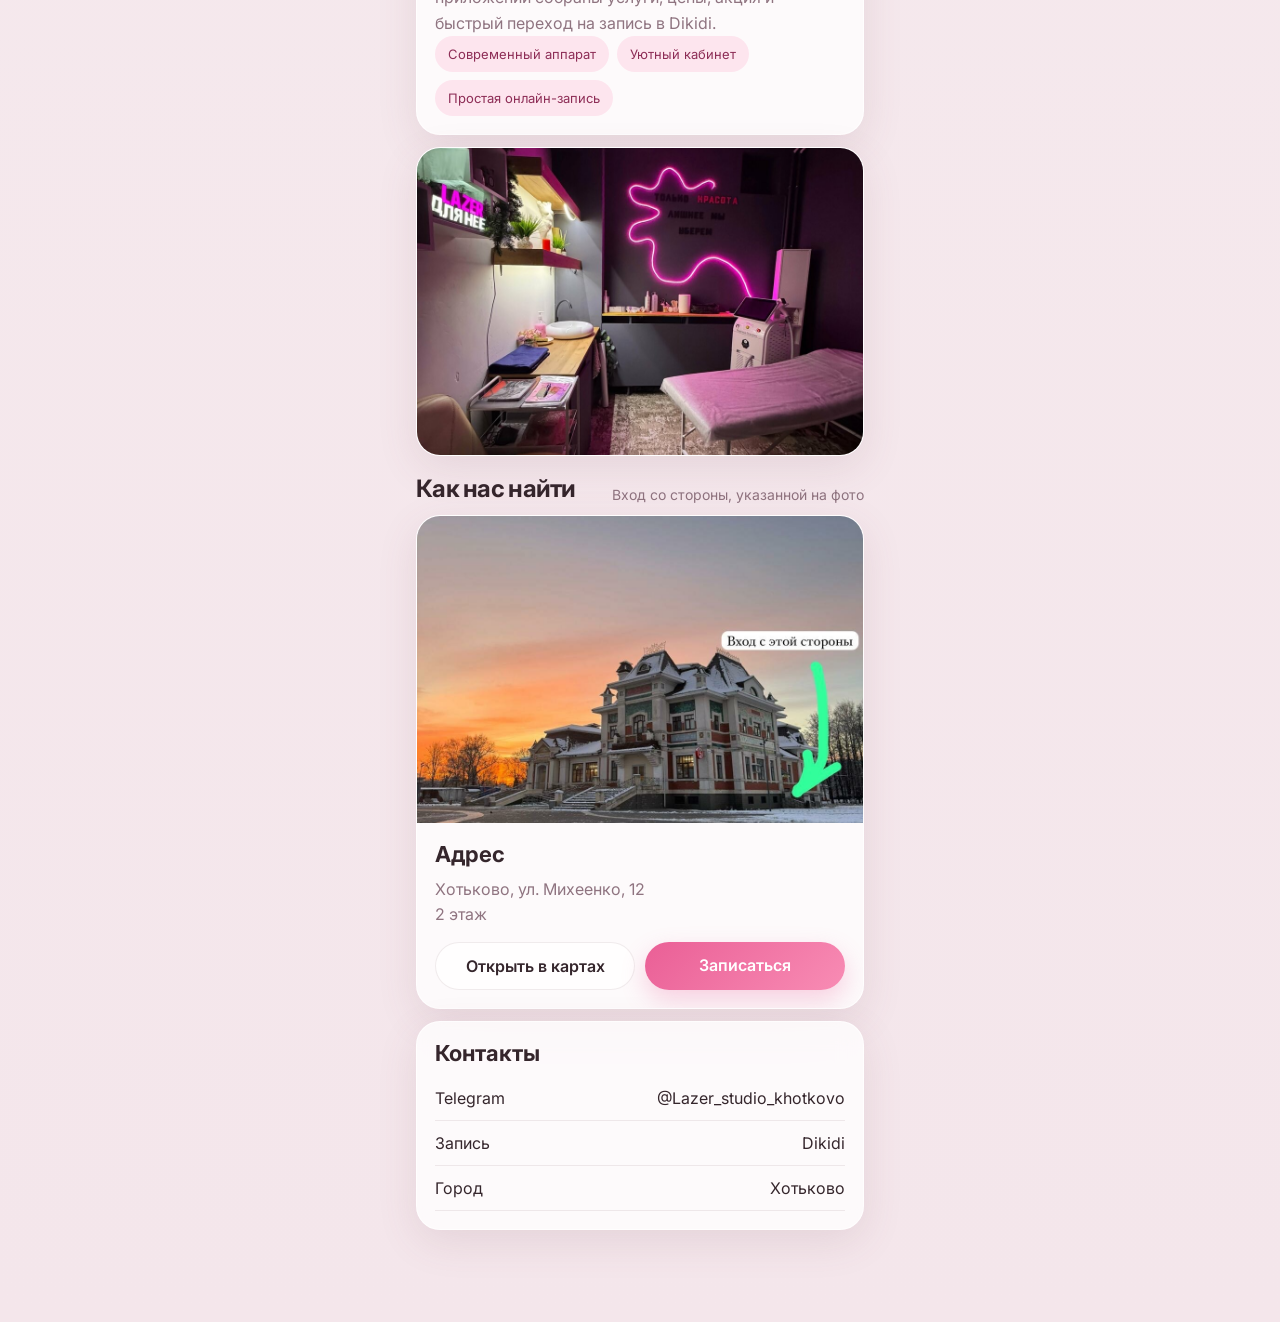
==== commit e0e78e43: "Add files via upload" ====
--- a/index.html
+++ b/index.html
@@ -158,33 +158,10 @@
         </article>
       </section>
 
-<section class="prep-section">
-  <h2>✨ Как подготовиться к лазерной эпиляции</h2>
-  <p class="prep-sub">Пожалуйста, обратите внимание на важные моменты</p>
-
-  <div class="prep-list">
-    <div class="prep-item">
-      ☀️ За 5–7 дней не загорать и не посещать солярий
-    </div>
-
-    <div class="prep-item">
-      🚫 За 2–3 недели исключить воск, шугаринг, эпилятор и пинцет
-    </div>
-
-    <div class="prep-item">
-      🪒 За 24 часа побрить зону обработки
-    </div>
-
-    <div class="prep-item">
-      ✨ В день процедуры кожа должна быть чистой и сухой
-    </div>
-
-    <div class="prep-item">
-      ❌ Не использовать кремы, масла, дезодоранты и косметику
-    </div>
-  </div>
-</section>
-
+<a href="podgotovka.html" class="prep-button">
+    <span class="prep-icon">✨</span>
+    Как подготовиться к процедуре
+</a>
       
       <section class="section" id="masters">
 
--- a/styles.css
+++ b/styles.css
@@ -326,3 +326,56 @@
     font-size: 16px;
     line-height: 1.5;
 }
+
+.prep-button{
+display:flex;
+align-items:center;
+justify-content:center;
+gap:10px;
+
+margin:30px auto;
+width:90%;
+max-width:420px;
+
+padding:16px 22px;
+
+background:linear-gradient(90deg,#ff4d8d,#ff2e77);
+color:white;
+
+font-size:18px;
+font-weight:600;
+
+border-radius:35px;
+text-decoration:none;
+
+box-shadow:0 12px 30px rgba(255,60,120,0.35);
+
+transition:all 0.25s ease;
+
+animation:pulseGlow 2.5s infinite;
+}
+
+.prep-button:hover{
+transform:translateY(-3px);
+box-shadow:0 16px 35px rgba(255,60,120,0.45);
+}
+
+.prep-icon{
+font-size:20px;
+}
+
+@keyframes pulseGlow{
+
+0%{
+box-shadow:0 12px 30px rgba(255,60,120,0.35);
+}
+
+50%{
+box-shadow:0 16px 40px rgba(255,60,120,0.55);
+}
+
+100%{
+box-shadow:0 12px 30px rgba(255,60,120,0.35);
+}
+
+}
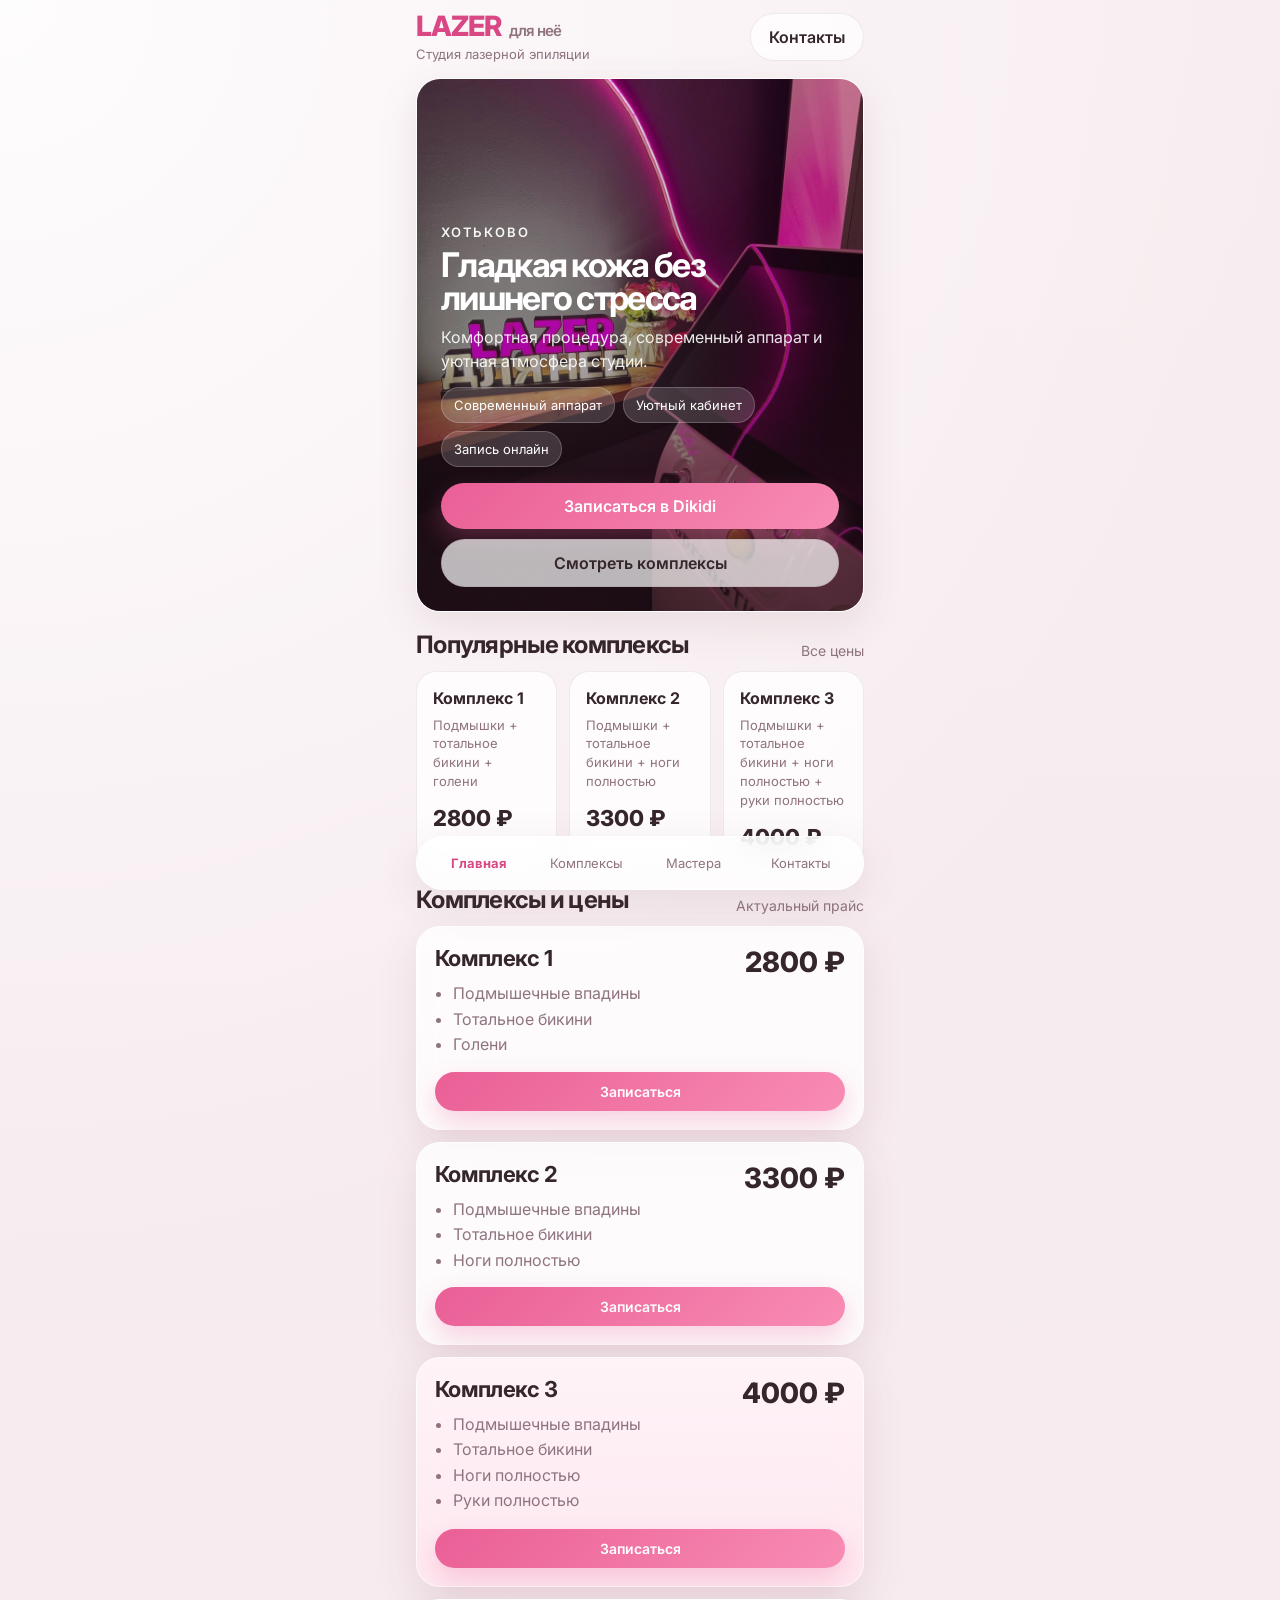
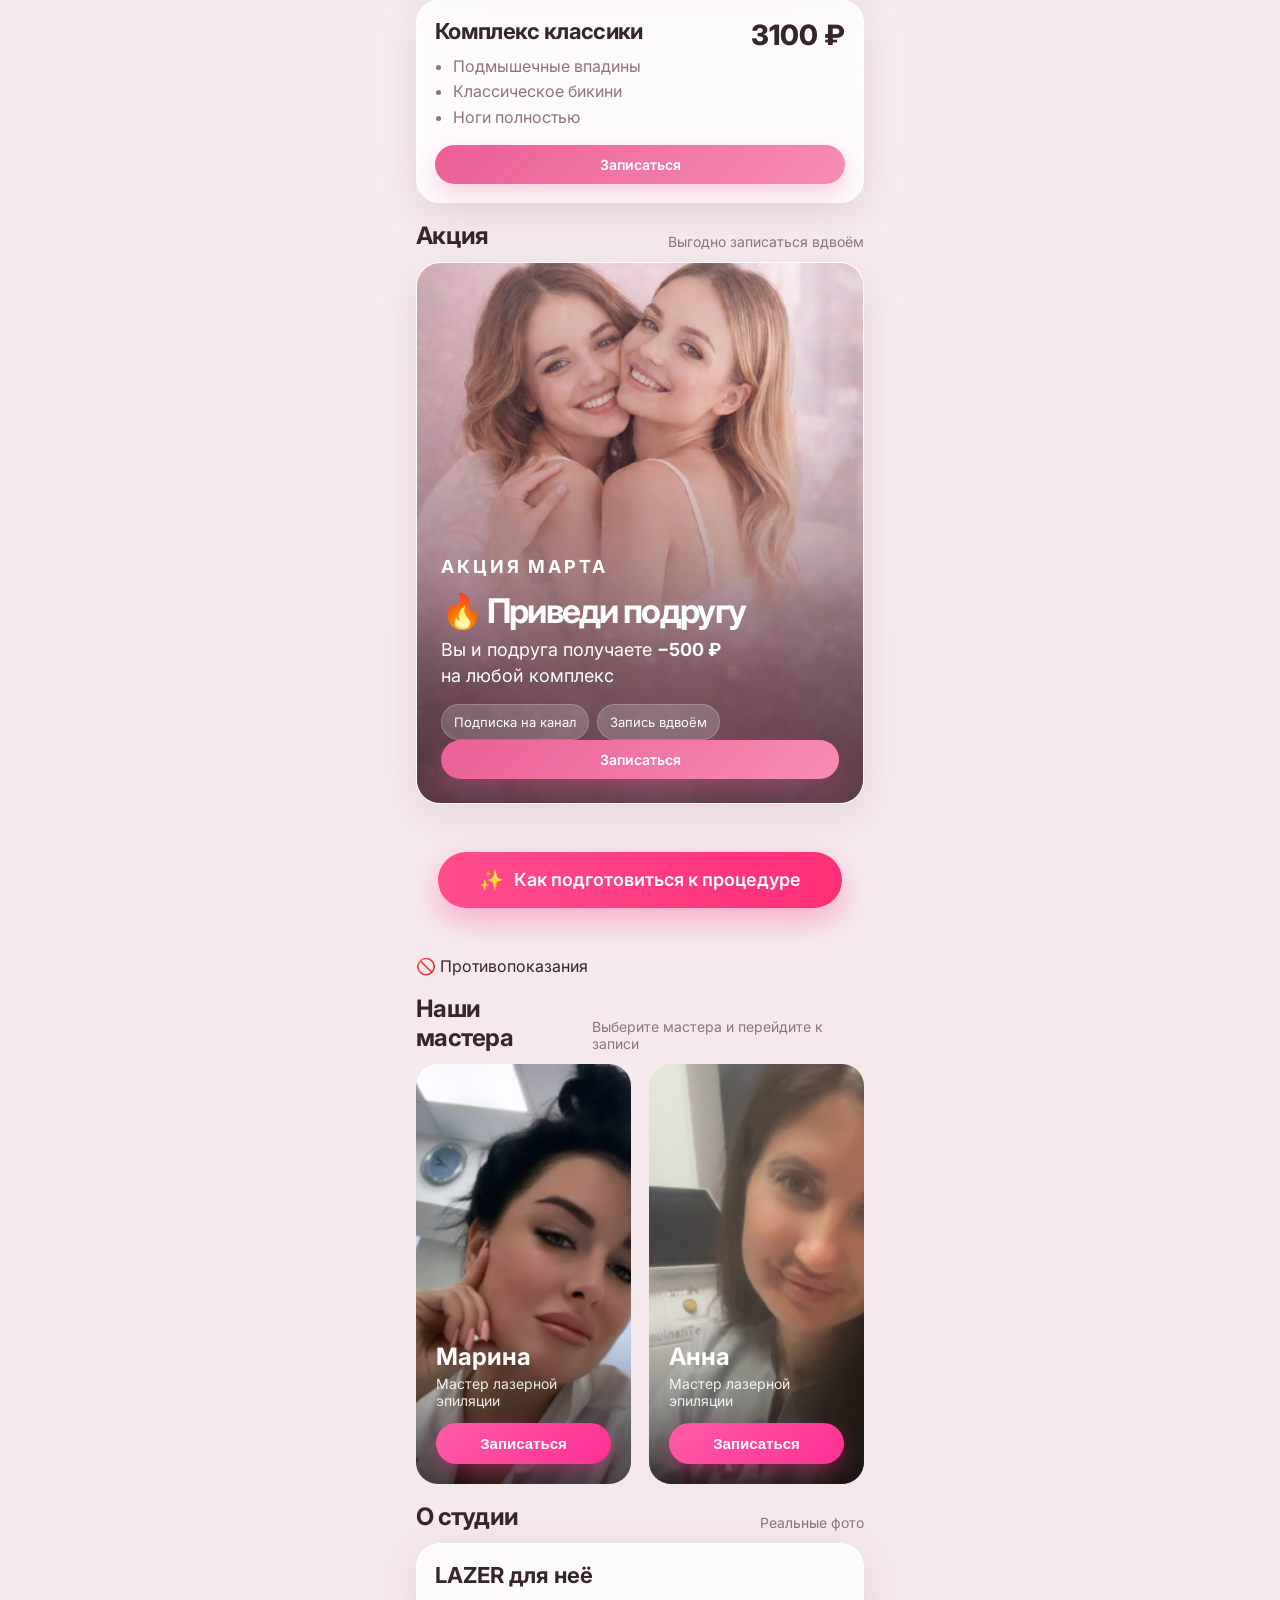
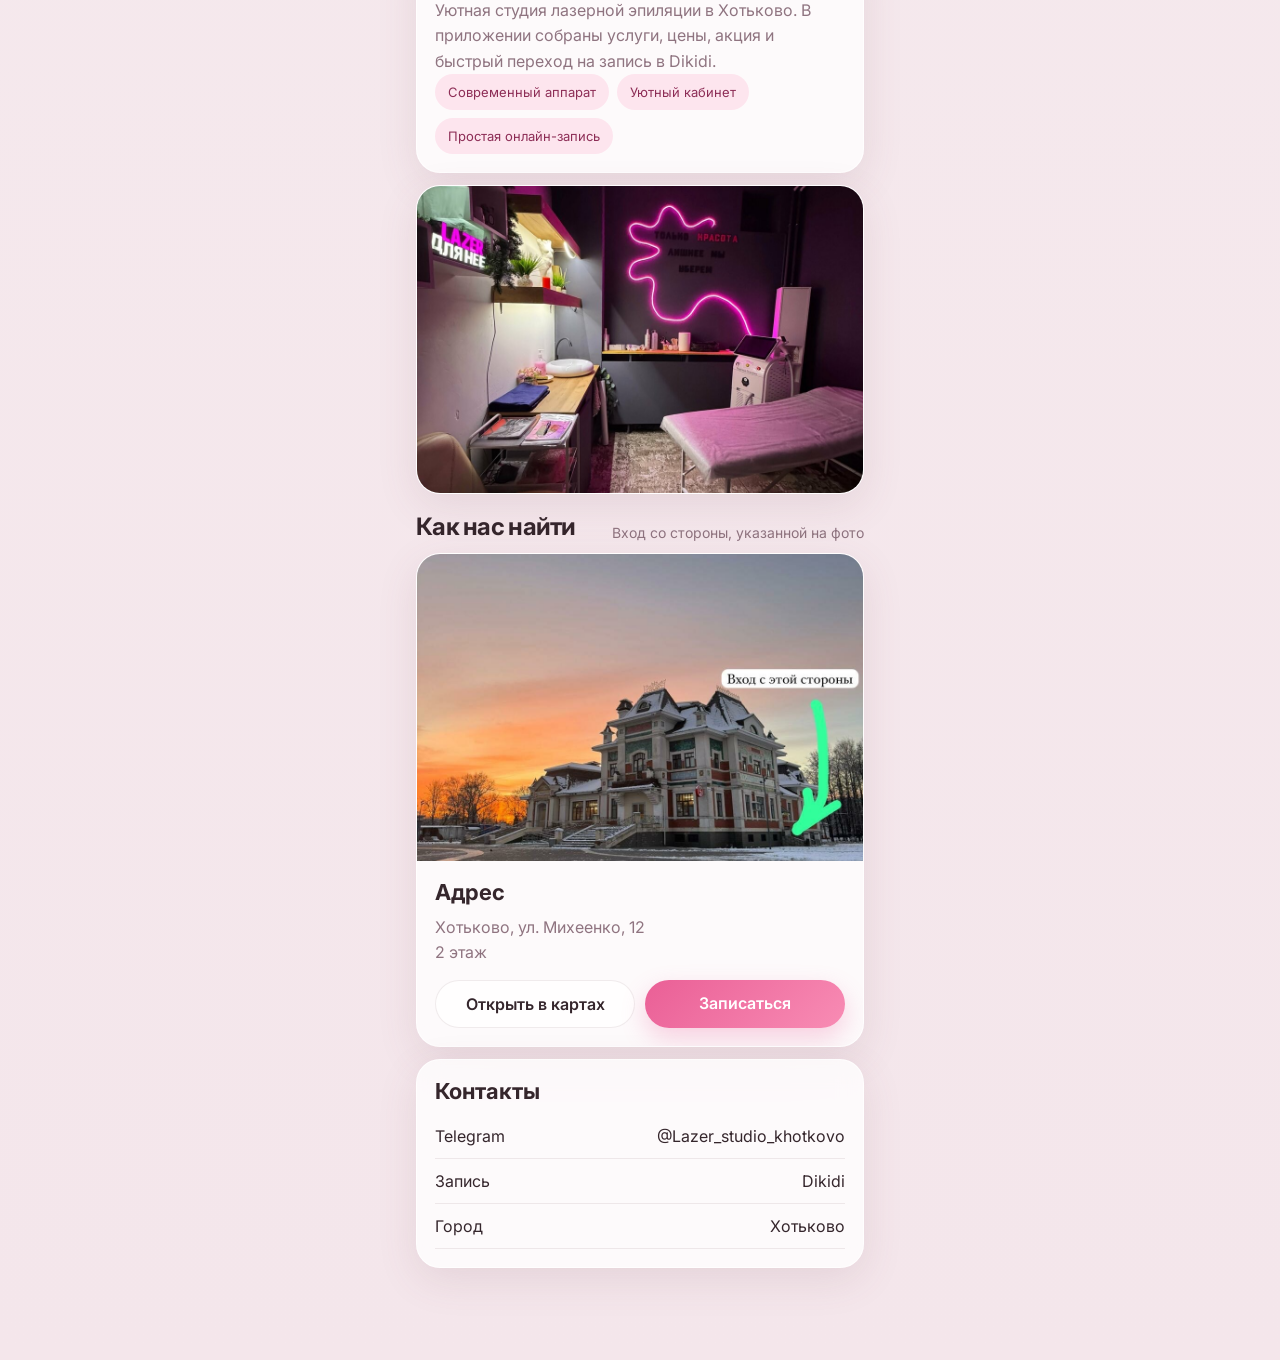
==== commit 72181028: "Update index.html" ====
--- a/index.html
+++ b/index.html
@@ -162,6 +162,9 @@
     <span class="prep-icon">✨</span>
     Как подготовиться к процедуре
 </a>
+<a href="protivopokazaniya.html" class="contra-button">
+🚫 Противопоказания
+</a>
       
       <section class="section" id="masters">
 
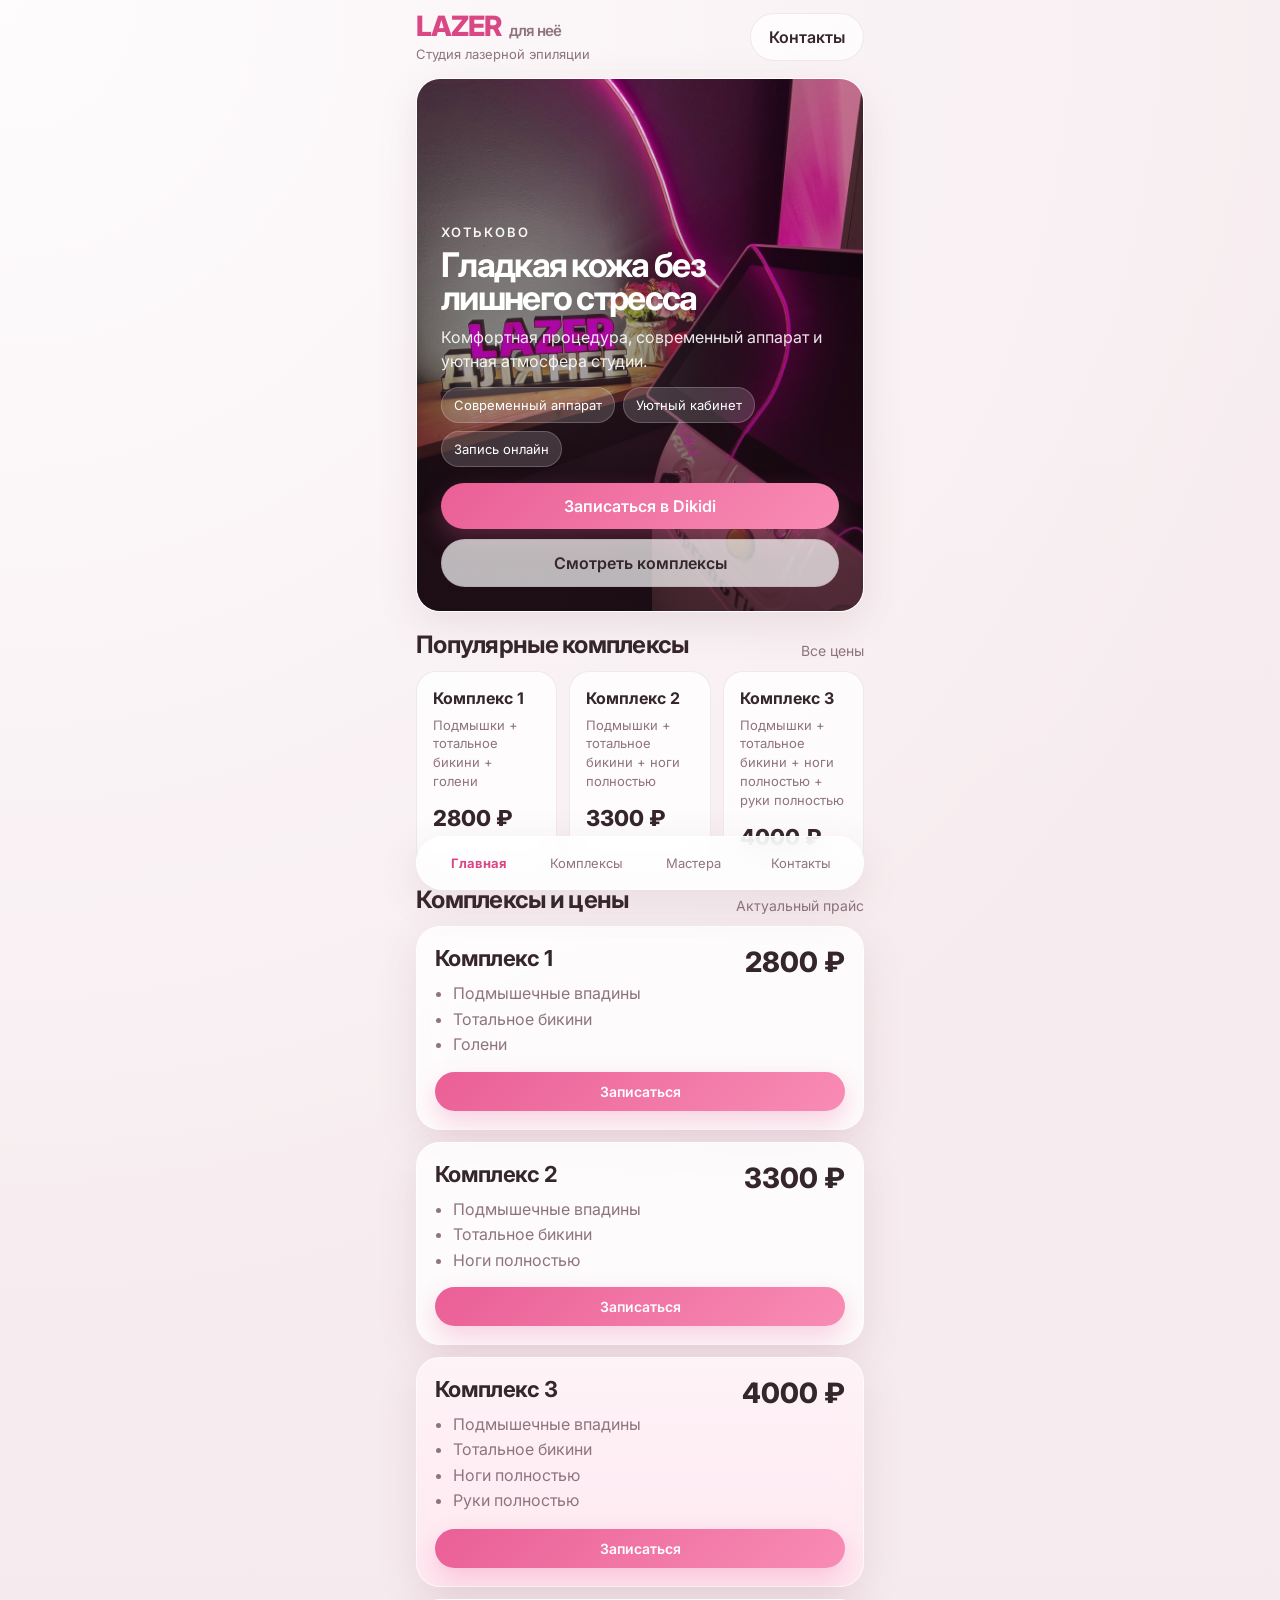
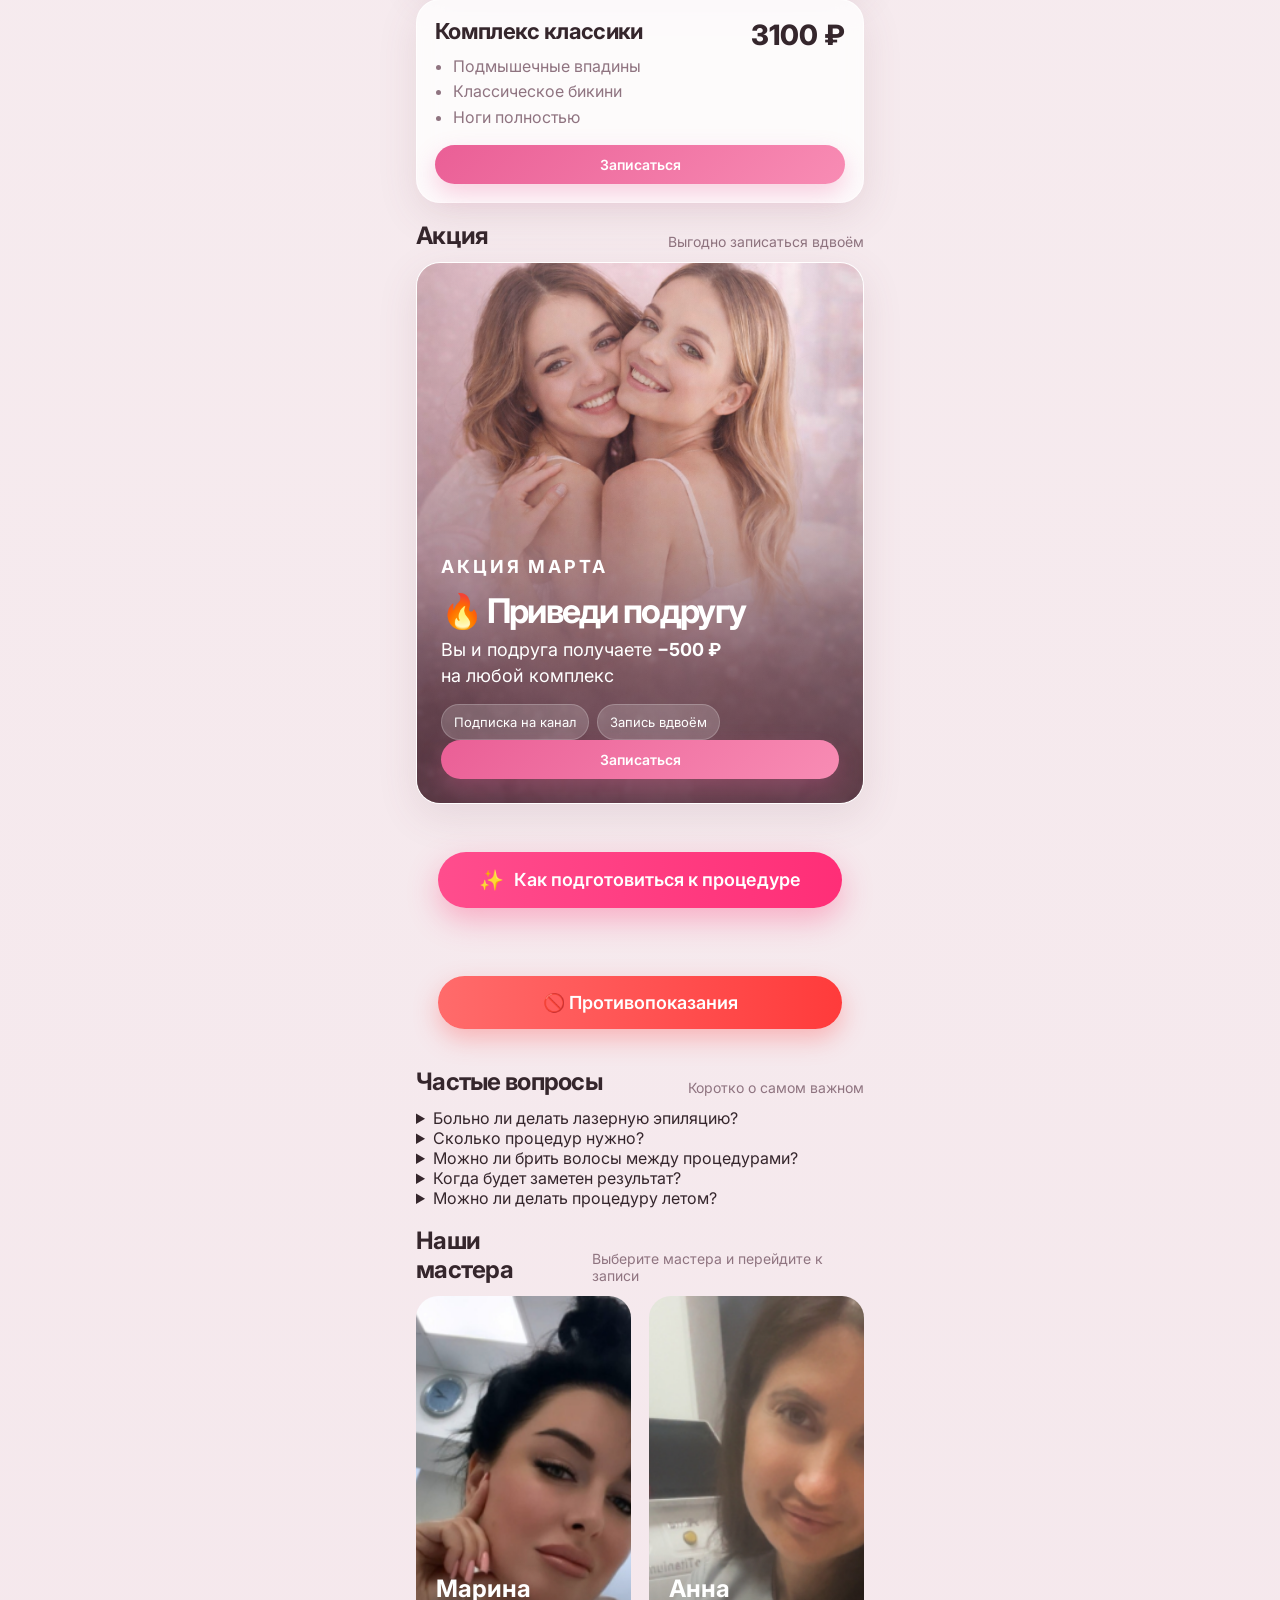
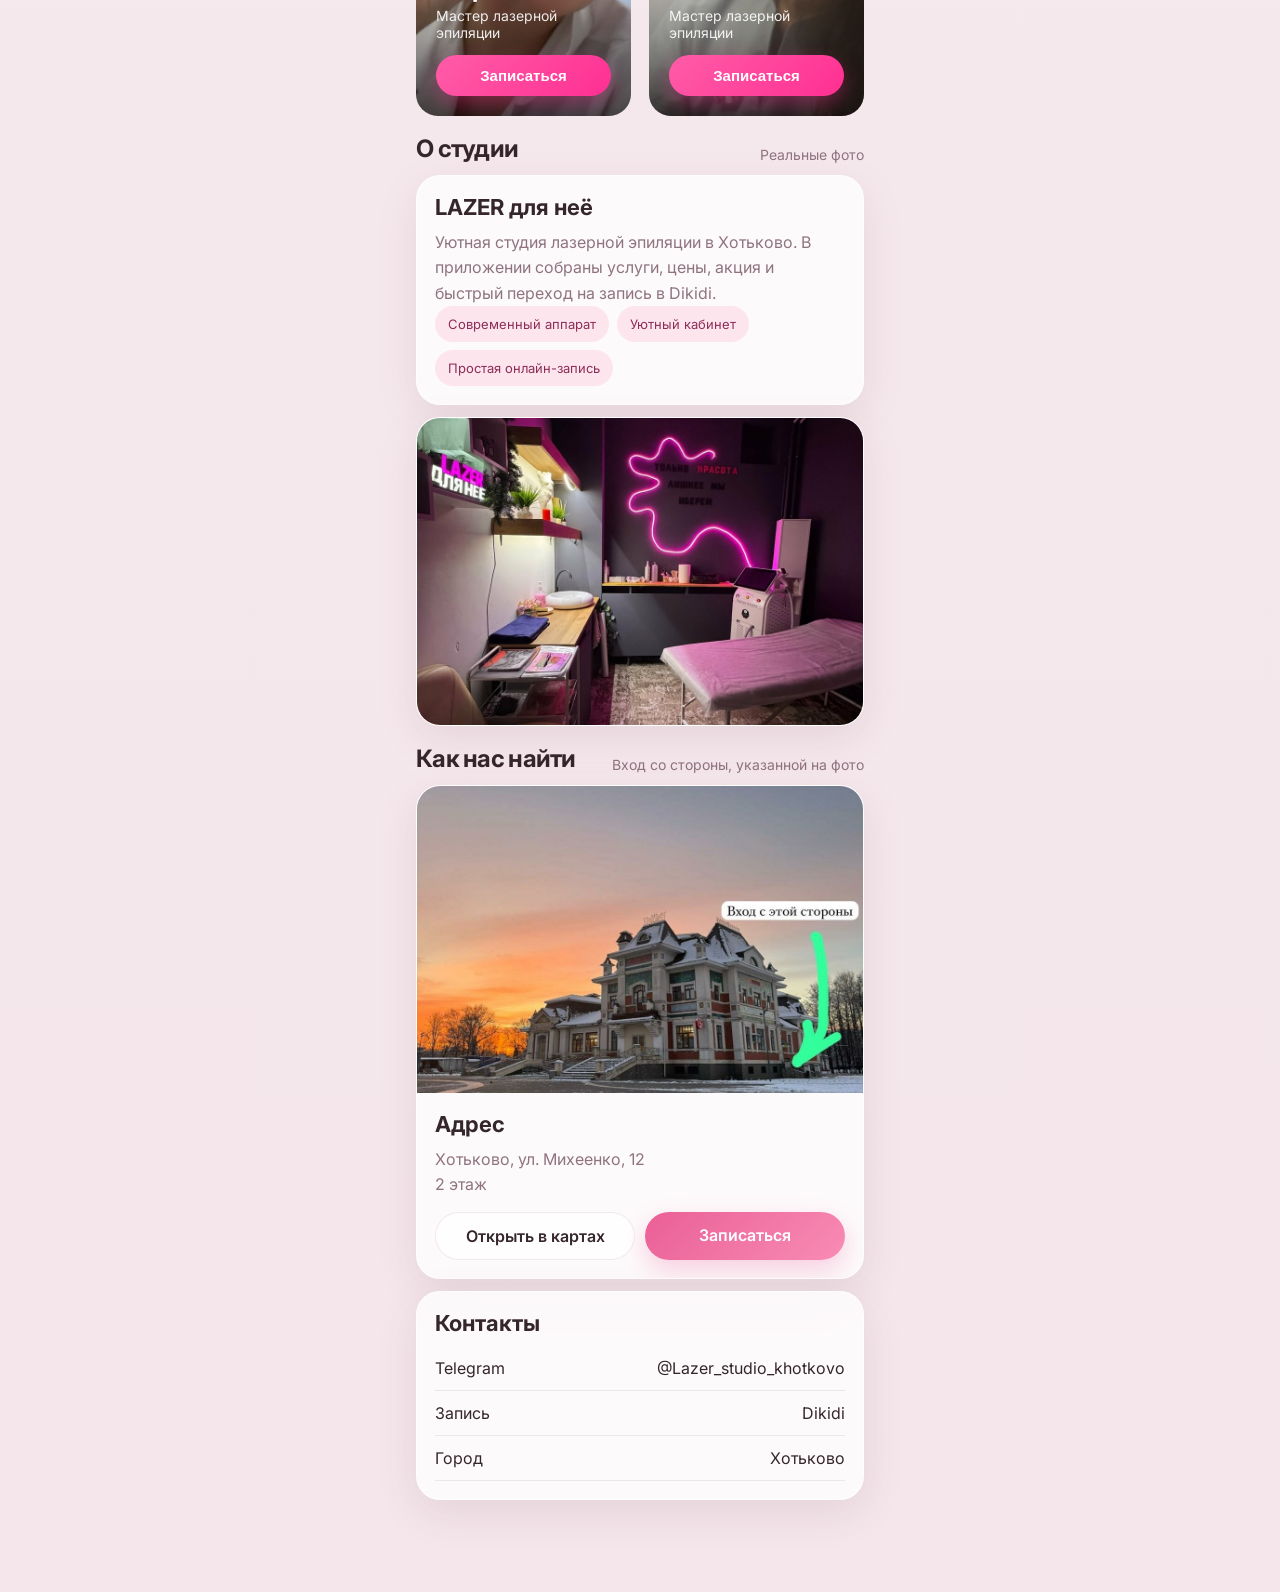
==== commit 30da213e: "Update index.html" ====
--- a/index.html
+++ b/index.html
@@ -165,7 +165,40 @@
 <a href="protivopokazaniya.html" class="contra-button">
 🚫 Противопоказания
 </a>
-      
+
+      <section class="section faq-section" id="faq">
+  <div class="section-head">
+    <h2>Частые вопросы</h2>
+    <span class="muted">Коротко о самом важном</span>
+  </div>
+
+  <div class="faq-list">
+    <details class="faq-item">
+      <summary>Больно ли делать лазерную эпиляцию?</summary>
+      <p>Ощущения индивидуальны, но чаще всего процедура переносится комфортно. Возможны лёгкое тепло или покалывание.</p>
+    </details>
+
+    <details class="faq-item">
+      <summary>Сколько процедур нужно?</summary>
+      <p>Обычно требуется курс из нескольких процедур. Точное количество зависит от зоны, типа волос и индивидуальных особенностей.</p>
+    </details>
+
+    <details class="faq-item">
+      <summary>Можно ли брить волосы между процедурами?</summary>
+      <p>Да, между процедурами можно использовать только бритву. Воск, шугаринг, эпилятор и пинцет нужно исключить.</p>
+    </details>
+
+    <details class="faq-item">
+      <summary>Когда будет заметен результат?</summary>
+      <p>Первые изменения многие замечают уже после первых процедур, но лучший эффект достигается курсом.</p>
+    </details>
+
+    <details class="faq-item">
+      <summary>Можно ли делать процедуру летом?</summary>
+      <p>Можно, если соблюдать рекомендации мастера и избегать свежего загара до и после процедуры.</p>
+    </details>
+  </div>
+</section>
       <section class="section" id="masters">
 
 <div class="section-head">
--- a/styles.css
+++ b/styles.css
@@ -379,3 +379,31 @@
 }
 
 }
+
+.contra-button{
+display:block;
+text-align:center;
+margin:20px auto;
+width:90%;
+max-width:420px;
+
+padding:16px 22px;
+
+background:linear-gradient(90deg,#ff6b6b,#ff3b3b);
+color:white;
+
+font-size:18px;
+font-weight:600;
+
+border-radius:35px;
+text-decoration:none;
+
+box-shadow:0 10px 25px rgba(255,80,80,0.35);
+
+transition:all 0.2s ease;
+}
+
+.contra-button:hover{
+transform:translateY(-2px);
+box-shadow:0 14px 30px rgba(255,80,80,0.45);
+}
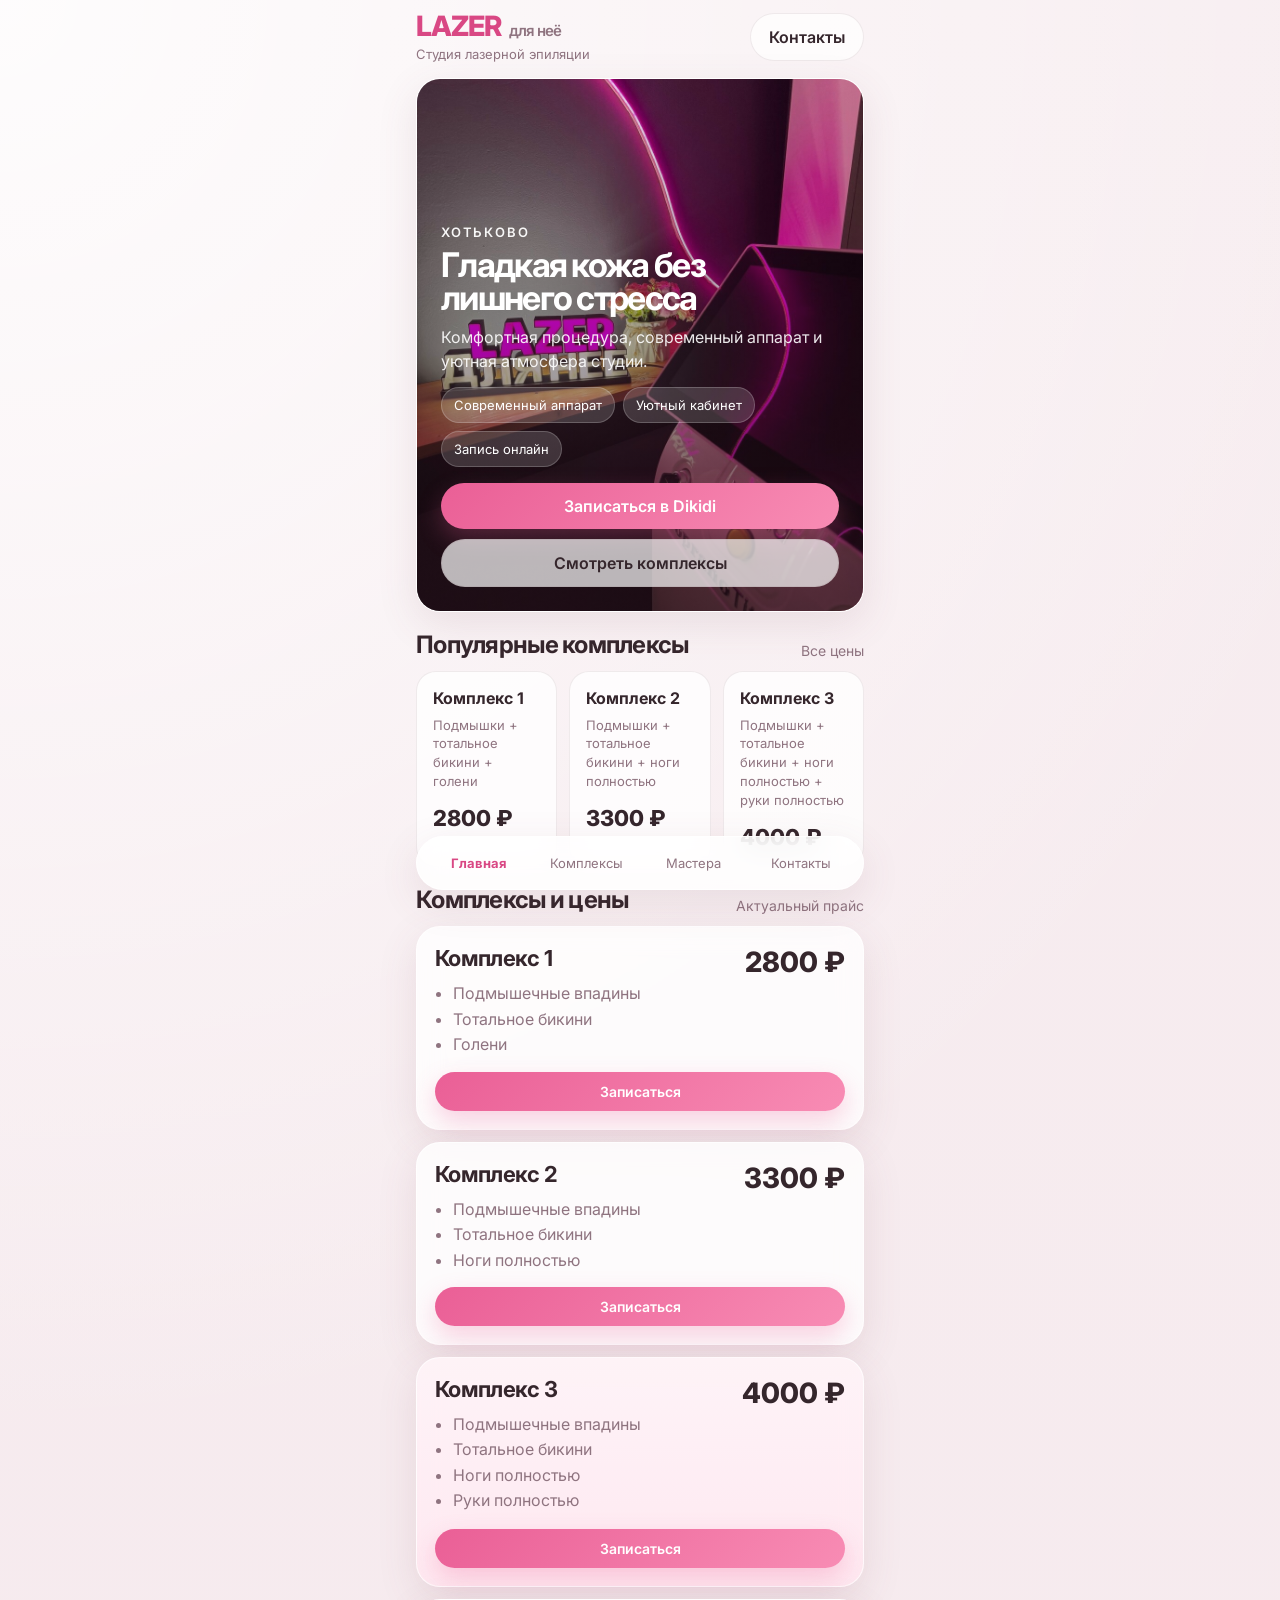
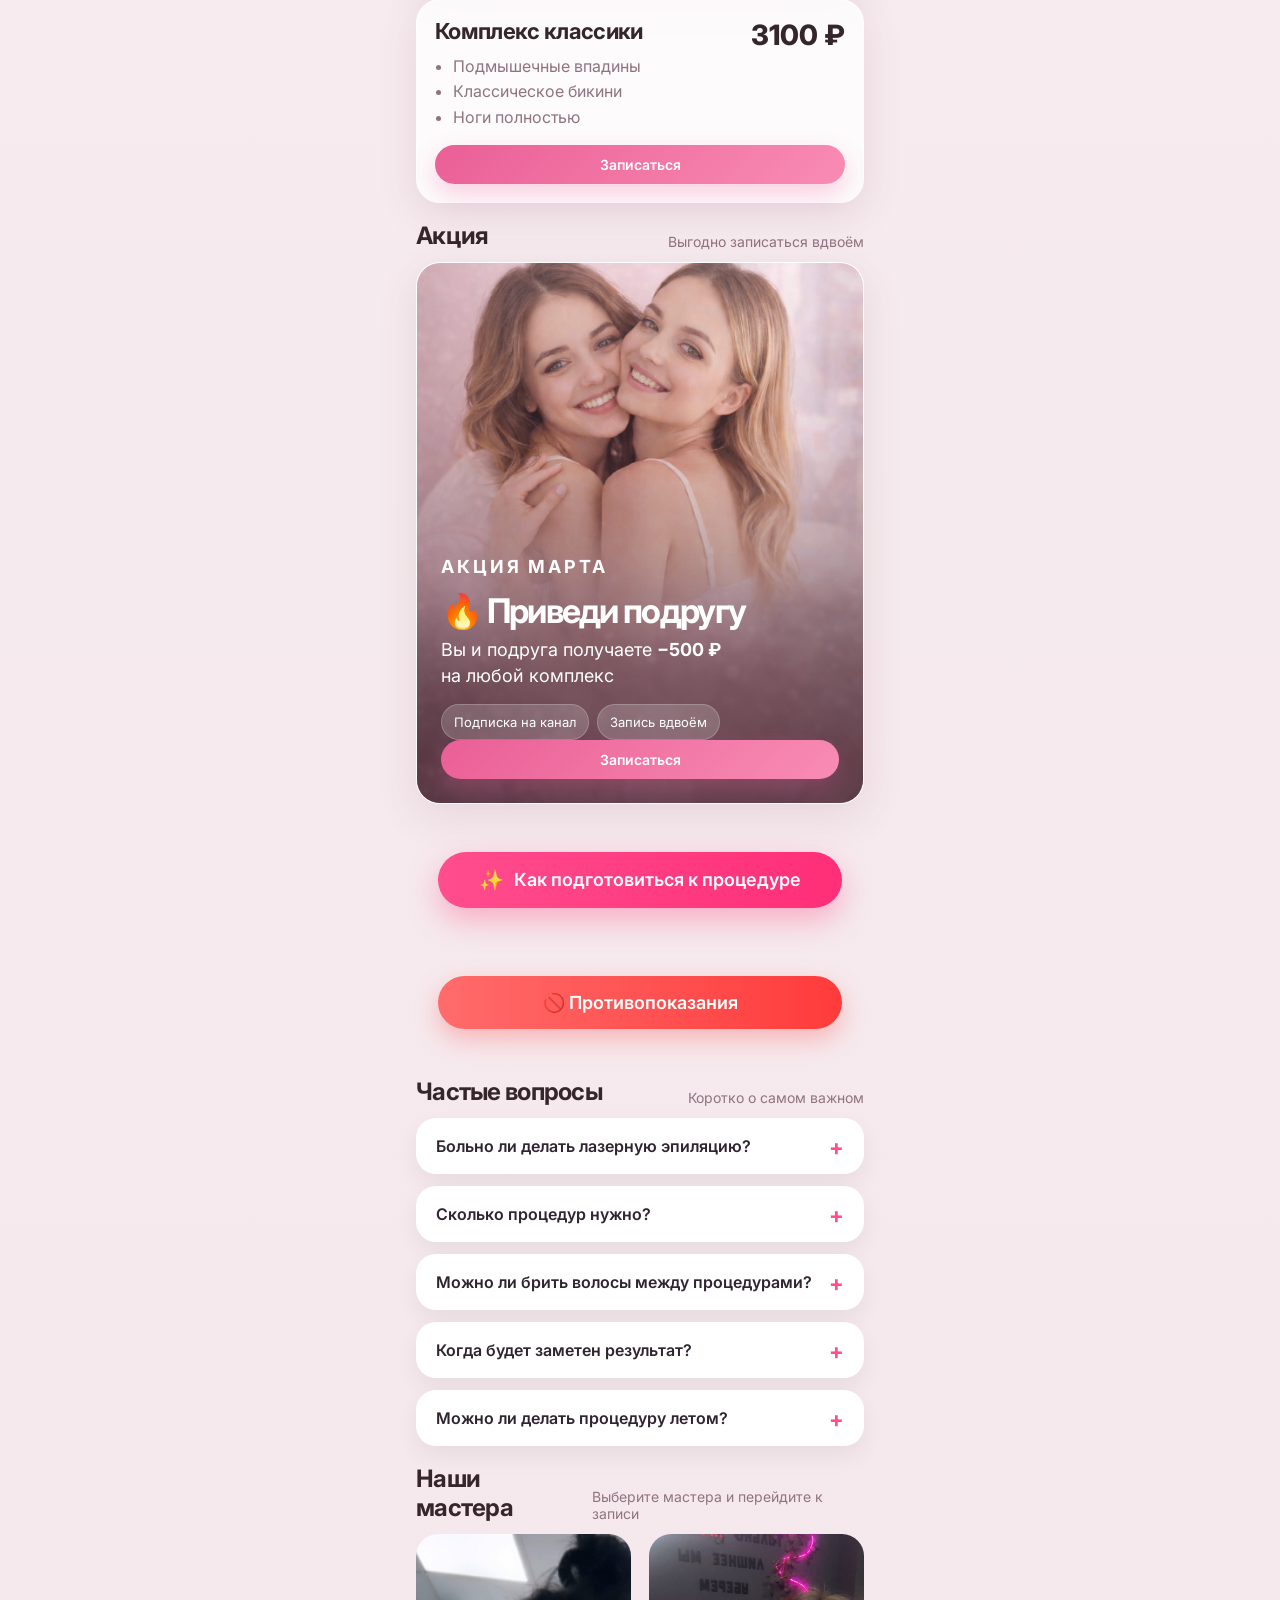
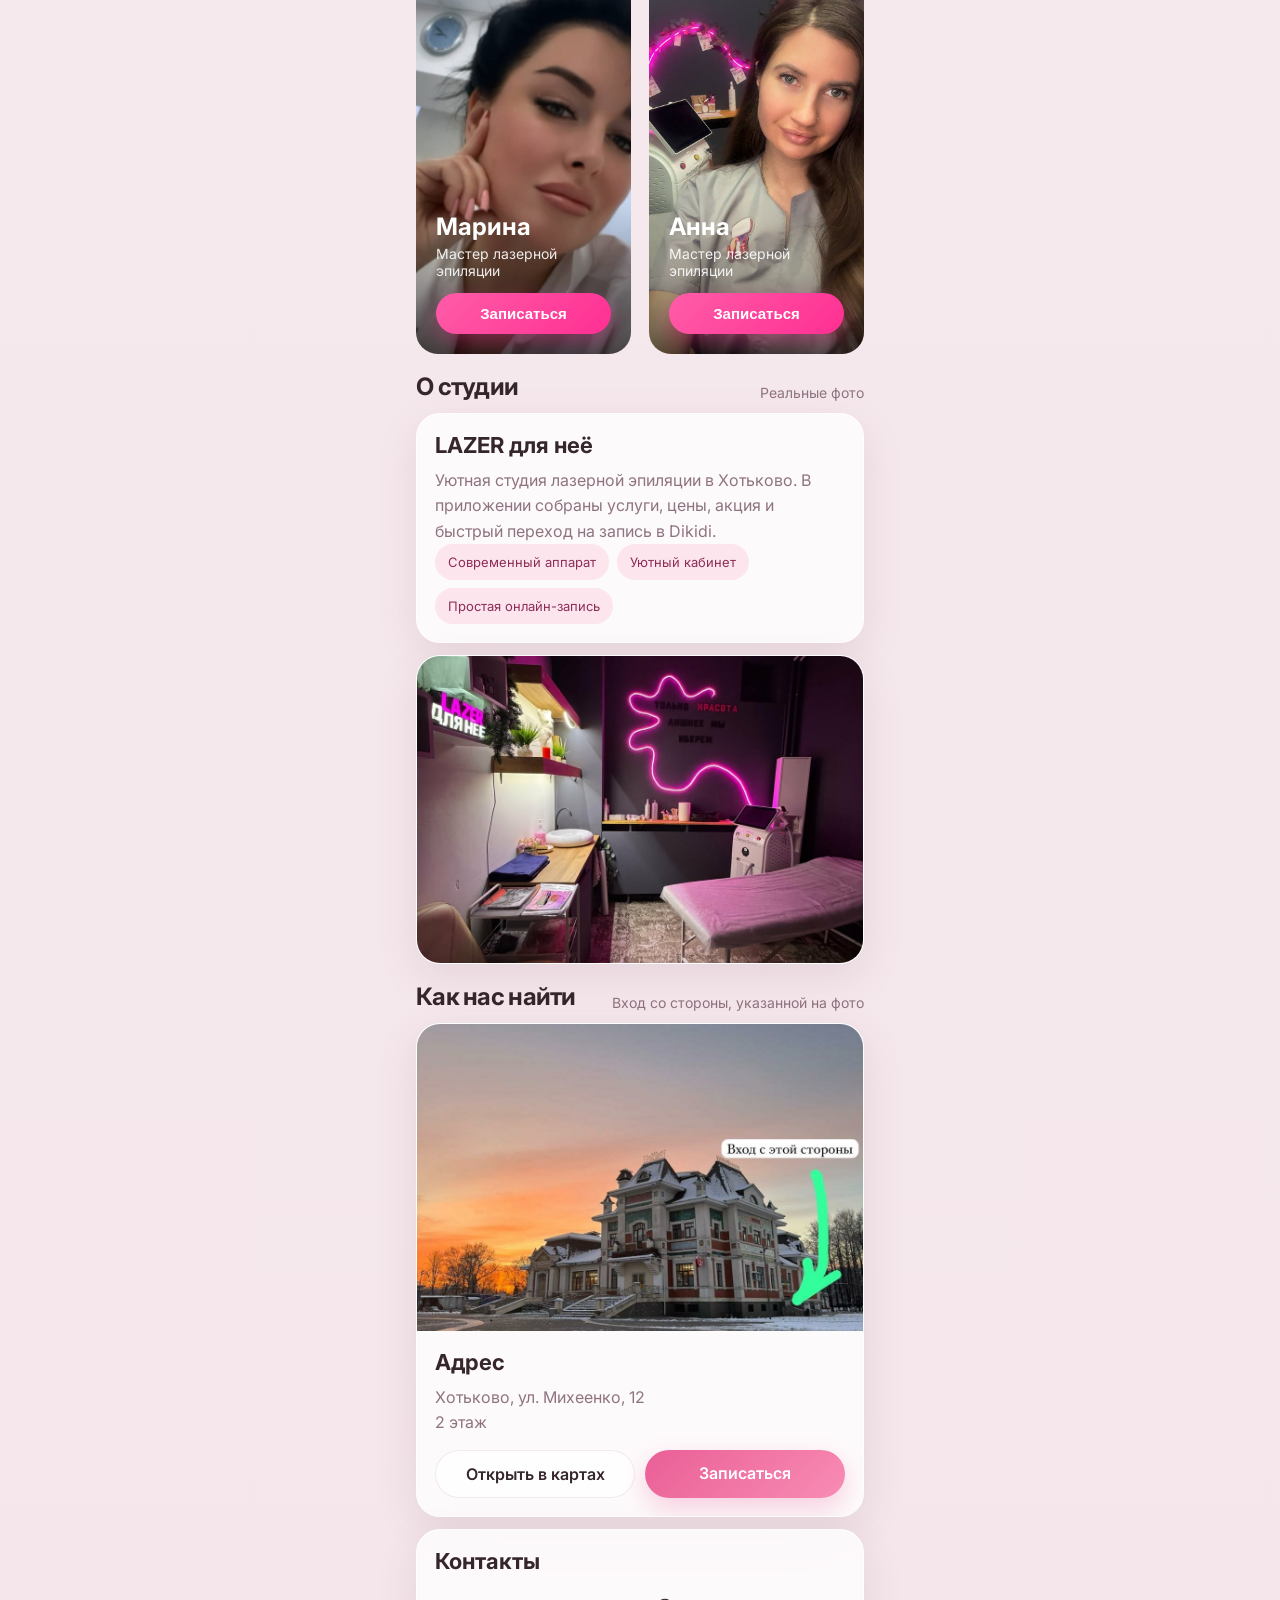
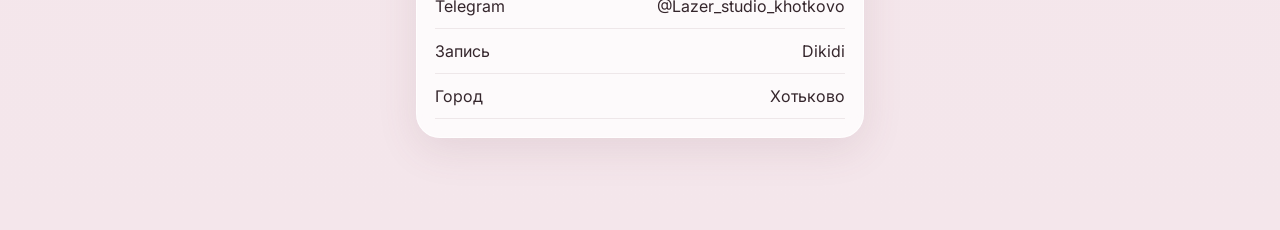
==== commit 131391d3: "Update index.html" ====
--- a/index.html
+++ b/index.html
@@ -234,7 +234,7 @@
 
 <div class="master-photo">
 
-<img src="assets/anna.png" alt="Анна">
+<img src="assets/ann-1.jpg" alt="Анна">
 
 <div class="master-overlay">
 
--- a/styles.css
+++ b/styles.css
@@ -407,3 +407,57 @@
 transform:translateY(-2px);
 box-shadow:0 14px 30px rgba(255,80,80,0.45);
 }
+/* FAQ */
+
+.faq-section{
+  margin-top: 10px;
+}
+
+.faq-list{
+  display:flex;
+  flex-direction:column;
+  gap:12px;
+}
+
+.faq-item{
+  background:#fff;
+  border-radius:20px;
+  padding:18px 20px;
+  box-shadow:0 10px 24px rgba(0,0,0,0.06);
+}
+
+.faq-item summary{
+  list-style:none;
+  cursor:pointer;
+  font-size:16px;
+  font-weight:600;
+  color:#2f2430;
+  position:relative;
+  padding-right:28px;
+}
+
+.faq-item summary::-webkit-details-marker{
+  display:none;
+}
+
+.faq-item summary::after{
+  content:"+";
+  position:absolute;
+  right:0;
+  top:0;
+  font-size:22px;
+  line-height:1;
+  color:#ff4d8d;
+  font-weight:700;
+}
+
+.faq-item[open] summary::after{
+  content:"−";
+}
+
+.faq-item p{
+  margin:14px 0 0;
+  color:#6b5b63;
+  font-size:15px;
+  line-height:1.55;
+}
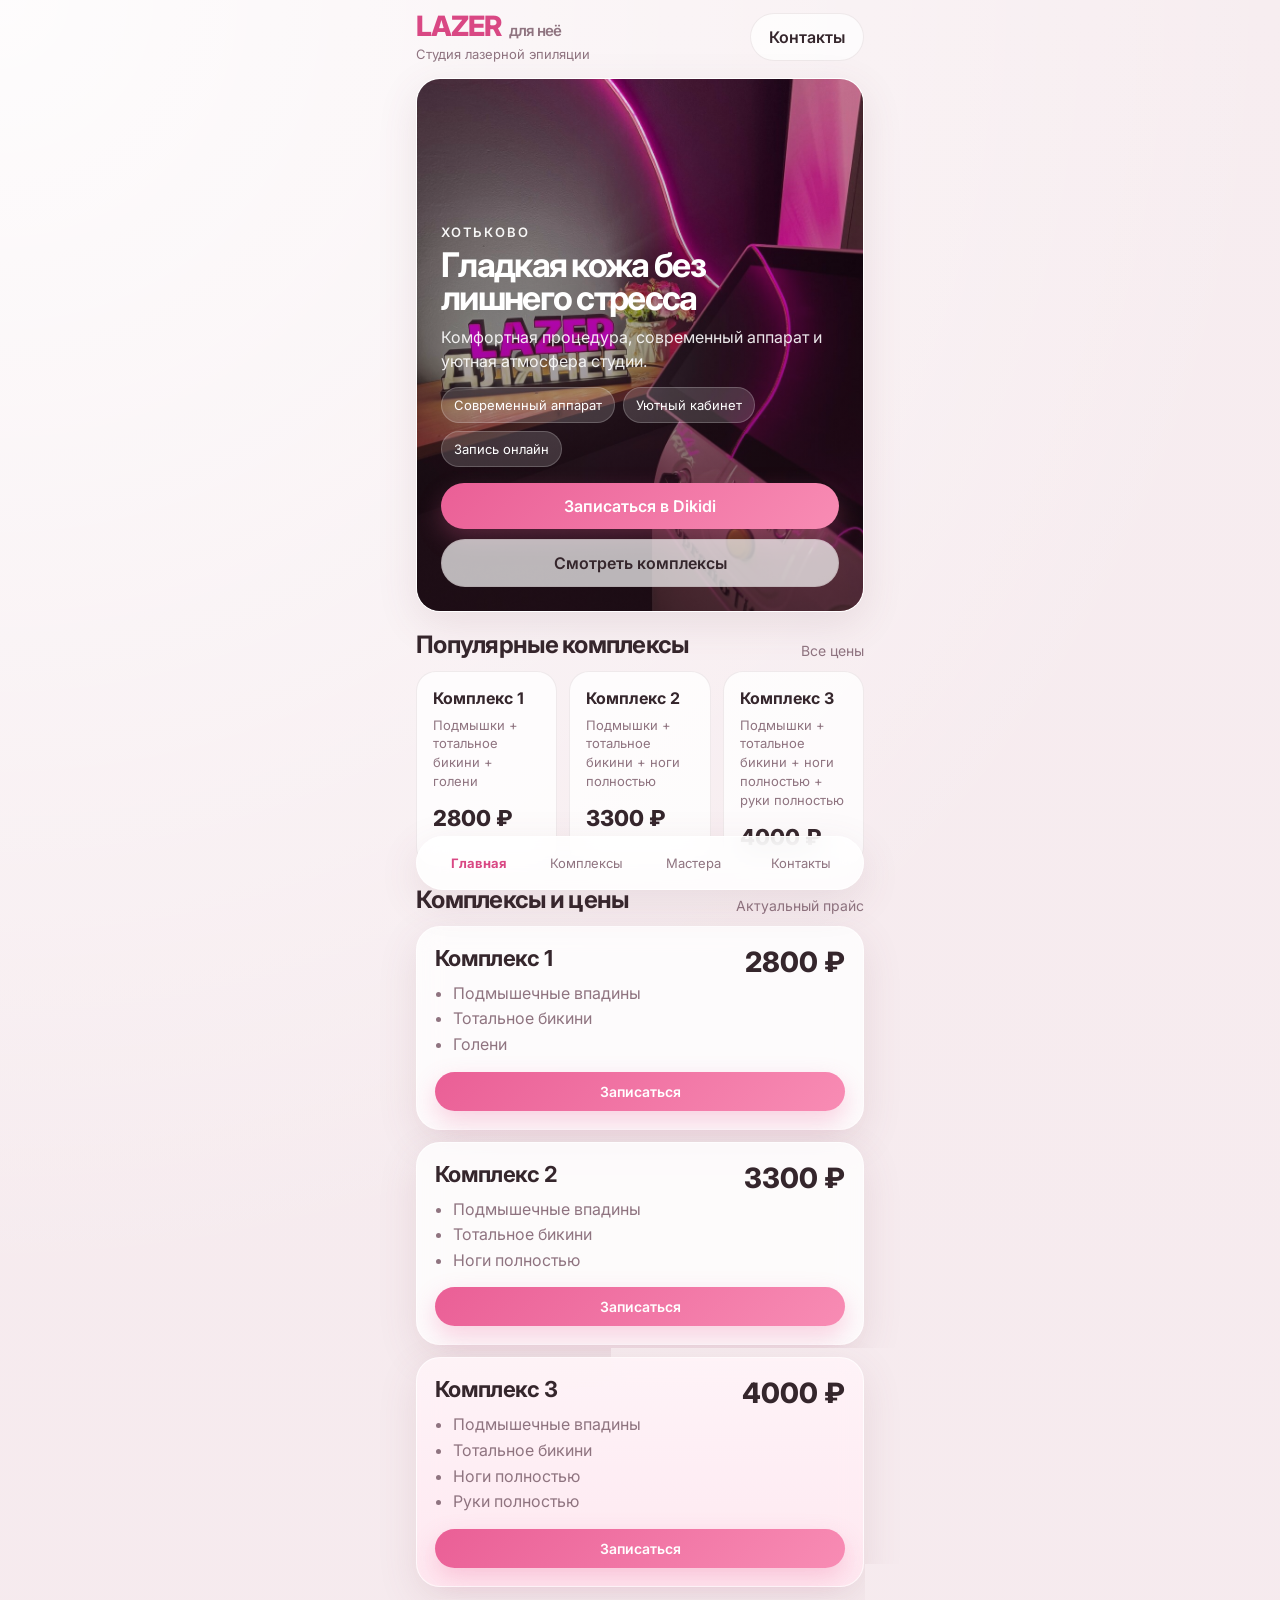
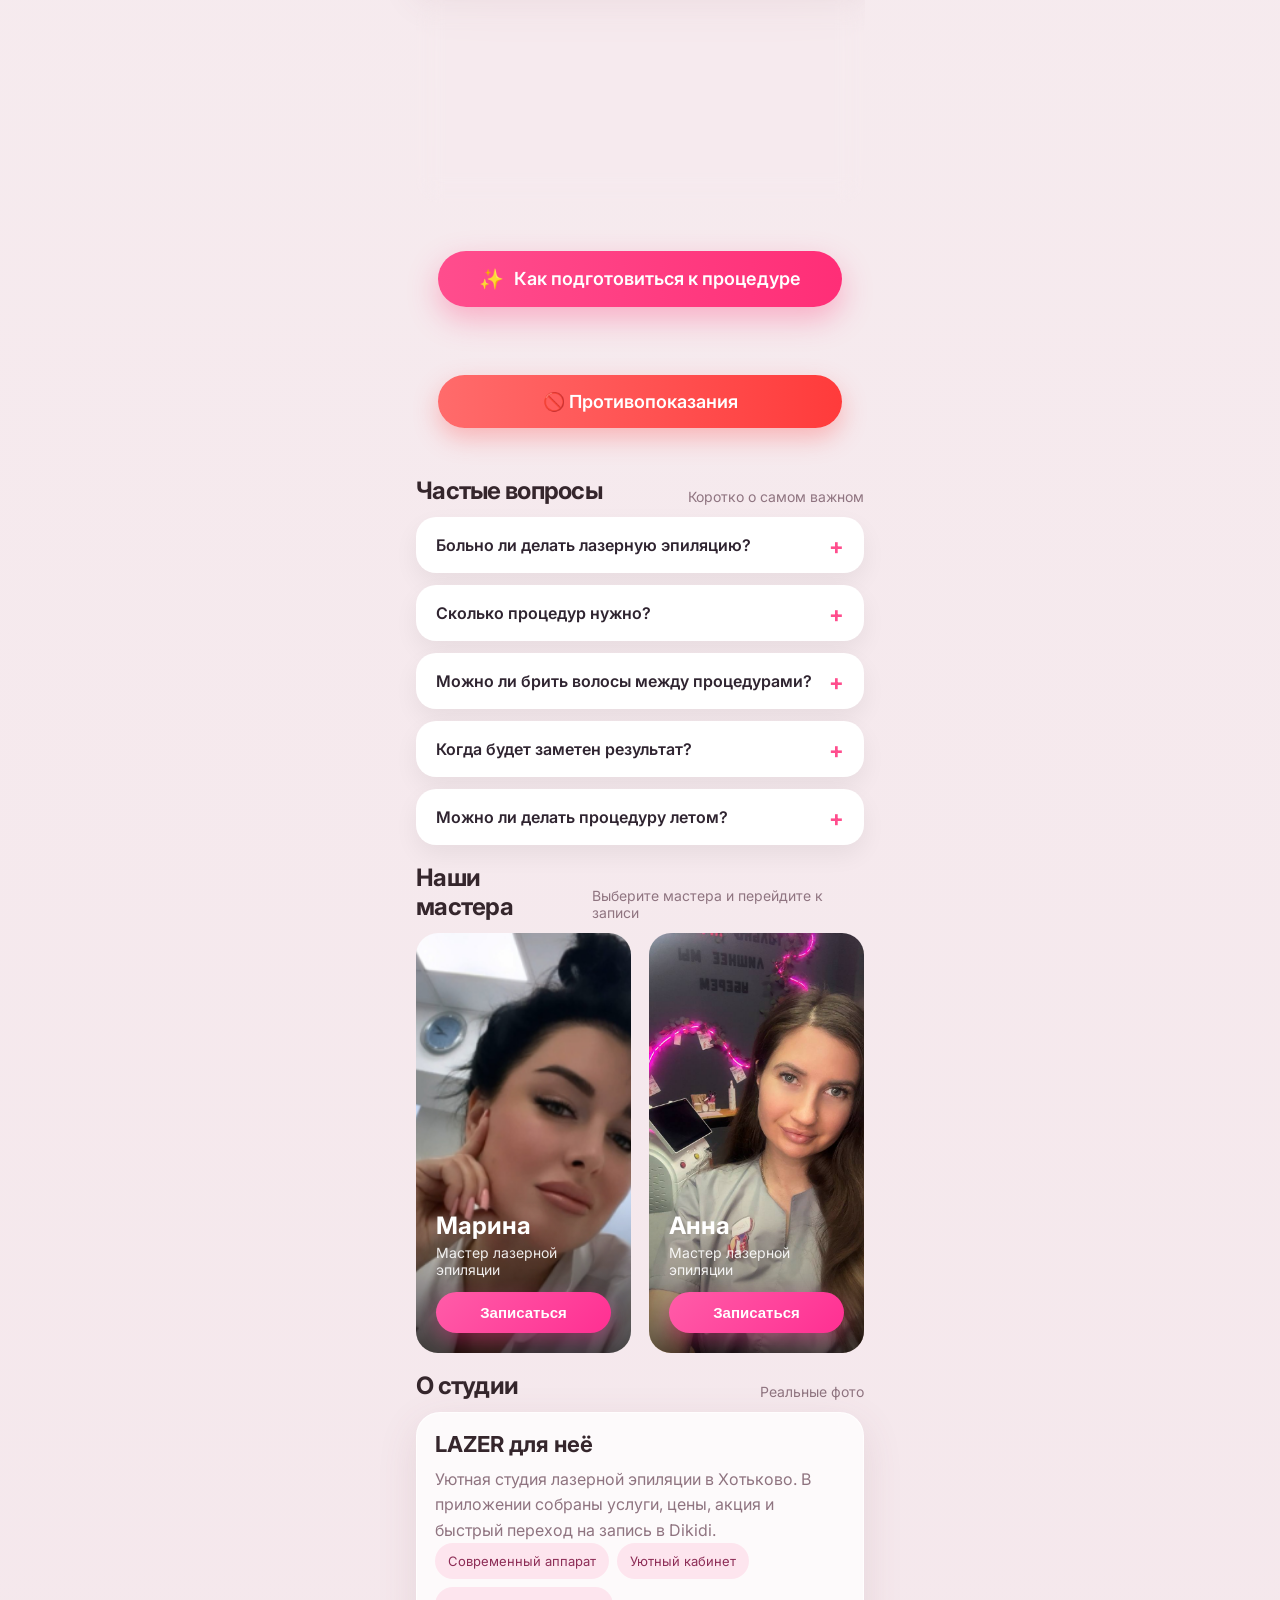
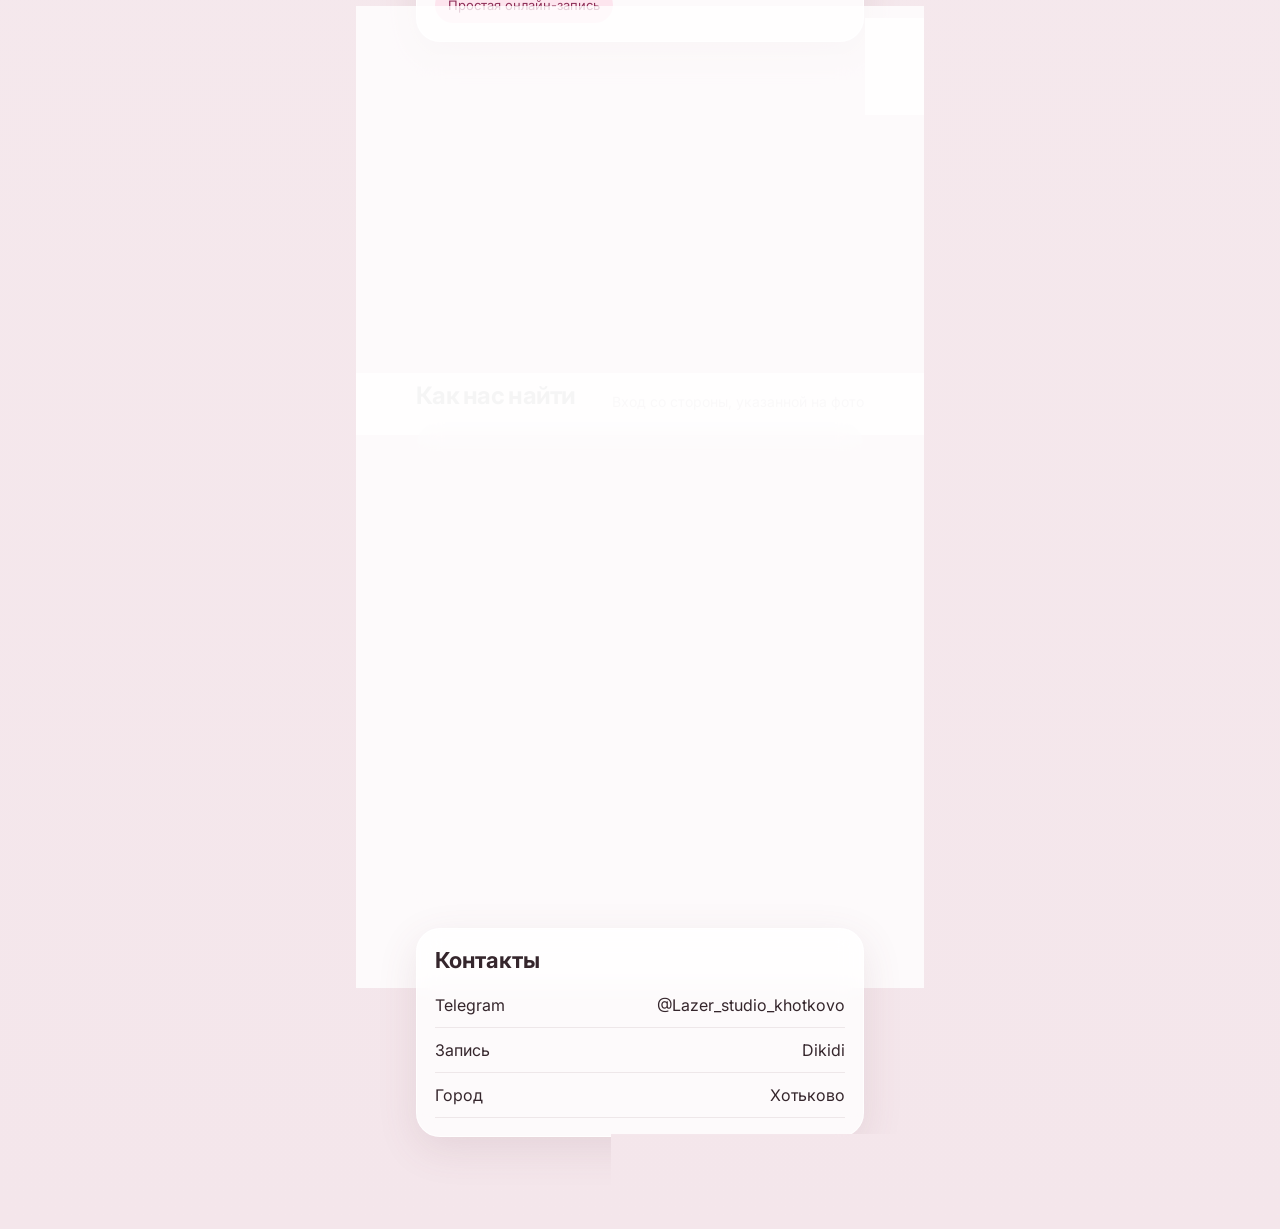
==== commit ea8676dd: "Update index.html" ====
--- a/index.html
+++ b/index.html
@@ -137,26 +137,7 @@
         </div>
       </section>
 
-      <section class="section" id="promo">
-        <div class="section-head">
-          <h2>Акция</h2>
-          <span class="muted">Выгодно записаться вдвоём</span>
-        </div>
-        <article class="card promo-hero">
-          <img src="assets/promo-clean.png" alt="Две подруги" class="promo-image" />
-          <div class="promo-gradient"></div>
-          <div class="promo-copy">
-            <p class="promo-kicker">АКЦИЯ МАРТА</p>
-            <h3>🔥 Приведи подругу</h3>
-            <p>Вы и подруга получаете <strong>−500 ₽</strong> на любой комплекс</p>
-            <div class="promo-chips">
-              <span>Подписка на канал</span>
-              <span>Запись вдвоём</span>
-            </div>
-            <a class="primary-btn small js-dikidi" href="https://dikidi.net/ru/profile/lazer_dlya_neyo_1432304" target="_blank" rel="noopener noreferrer">Записаться</a>
-          </div>
-        </article>
-      </section>
+      
 
 <a href="podgotovka.html" class="prep-button">
     <span class="prep-icon">✨</span>
